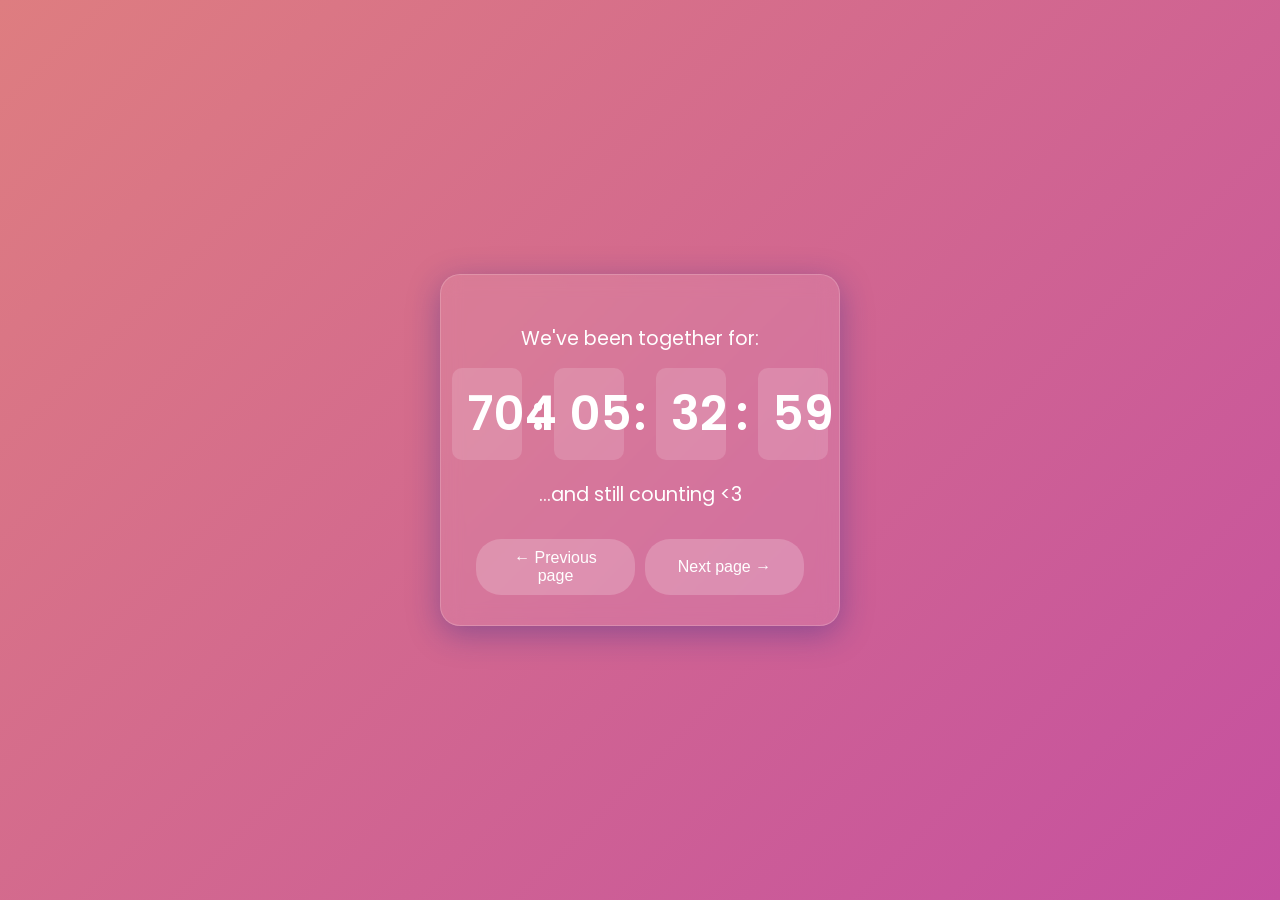
==== countdown.html @ 9e1fc9d6 "Add files via upload" ====
<!DOCTYPE html>
<html lang="en">
<head>
    <meta charset="UTF-8">
    <meta name="viewport" content="width=device-width, initial-scale=1.0">
    <title>Our Time Together</title>
    <link rel="stylesheet" href="style.css">
    <link href="https://fonts.googleapis.com/css2?family=Poppins:wght@400;600&display=swap" rel="stylesheet">
</head>
<body>
    <div class="container countdown-container">
        <p class="countdown-pretext">We've been together for:</p>
        <div class="countdown-timer">
            <span id="days">00</span> :
            <span id="hours">00</span> :
            <span id="minutes">00</span> :
            <span id="seconds">00</span>
        </div>
        <p class="countdown-posttext">...and still counting &lt;3</p>

        <div class="nav-buttons">
            <button class="nav-button" onclick="navigateTo('index.html')">
                &larr; Previous page
            </button>
            <button class="nav-button" onclick="navigateTo('recap.html')">
                Next page &rarr;
            </button>
        </div>
    </div>

    <script src="script.js"></script>
</body>
</html>
---- style.css ----
/* style.css */

/* ========================================================================= */
/* --- Global Styles (Sabhi pages par lagu hone wale styles) --- */
/* ========================================================================= */
body {
    font-family: 'Poppins', sans-serif;
    background: linear-gradient(135deg, #de7d80 0%, #c550a0 100%); /* Example gradient */
    color: #fff;
    margin: 0;
    display: flex;
    justify-content: center;
    align-items: center;
    min-height: 100vh;
    text-align: center;
    overflow-x: hidden; /* Prevent horizontal scroll */
}

.container {
    background-color: rgba(255, 255, 255, 0.1);
    padding: 30px;
    border-radius: 20px;
    box-shadow: 0 8px 32px 0 rgba(31, 38, 135, 0.37);
    backdrop-filter: blur(10px);
    -webkit-backdrop-filter: blur(10px);
    border: 1px solid rgba(255, 255, 255, 0.18);
    max-width: 90%;
    width: 400px; /* Default width */
    position: relative; /* For absolute positioning of some elements */
    margin: 20px; /* Add some margin for smaller screens */
    box-sizing: border-box; /* Include padding and border in element's total width and height */
}

.hidden {
    display: none !important;
}

/* Navigation Buttons (Common for many pages) */
.nav-buttons {
    margin-top: 30px;
    display: flex;
    justify-content: space-around;
    width: 100%;
}

.nav-button {
    background-color: rgba(255, 255, 255, 0.2);
    color: #fff;
    border: none;
    padding: 10px 20px;
    border-radius: 25px;
    cursor: pointer;
    font-size: 1em;
    transition: background-color 0.3s ease, transform 0.1s ease;
    flex: 1; /* Distribute space evenly */
    margin: 0 5px; /* Small margin between buttons */
}

.nav-button:hover {
    background-color: rgba(255, 255, 255, 0.3);
    transform: translateY(-2px);
}

.nav-button:active {
    transform: translateY(0);
}


/* ========================================================================= */
/* --- index.html (Passcode Page) Styles --- */
/* ========================================================================= */
.passcode-container {
    /* Specific styles for the passcode page container if needed */
}

.passcode-heading {
    font-size: 2.2em;
    margin-bottom: 25px;
    color: #fff;
    text-shadow: 2px 2px 4px rgba(0,0,0,0.2);
}

.passcode-dots {
    display: flex;
    justify-content: center;
    gap: 10px; /* Space between dots */
    margin-bottom: 20px;
}

.dot {
    width: 20px;
    height: 20px;
    border: 2px solid rgba(255, 255, 255, 0.5);
    border-radius: 50%;
    transition: background-color 0.3s ease;
}

.dot.filled {
    background-color: #fff;
}

.passcode-message {
    color: #a8ff78; /* Green for success */
    font-size: 1.2em;
    margin-top: 15px;
    opacity: 0; /* Hidden by default */
    transform: translateY(10px);
    transition: opacity 0.5s ease, transform 0.5s ease;
}

.passcode-message.visible {
    opacity: 1;
    transform: translateY(0);
}

.numpad {
    display: grid;
    grid-template-columns: repeat(3, 1fr);
    gap: 15px; /* Adjust gap */
    width: 100%;
    max-width: 300px; /* Adjust max-width as needed */
    margin: 0 auto;
}

.num-button {
    background-color: rgba(255, 255, 255, 0.2);
    border: none;
    color: #fff;
    font-size: 1.8em; /* Larger numbers */
    padding: 20px 0; /* More padding */
    border-radius: 50%; /* Make them round */
    cursor: pointer;
    transition: background-color 0.2s ease, transform 0.1s ease;
    aspect-ratio: 1 / 1; /* Make buttons perfectly round */
    display: flex;
    justify-content: center;
    align-items: center;
}

.num-button:hover {
    background-color: rgba(255, 255, 255, 0.3);
}

.num-button:active {
    transform: scale(0.95);
}

.num-button.cancel-button {
    background-color: rgba(255, 99, 71, 0.4); /* Tomato color */
    font-size: 1.2em;
    grid-column: span 2; /* Spans two columns */
    border-radius: 25px; /* Rounded rectangle */
}

.num-button.cancel-button:hover {
    background-color: rgba(255, 99, 71, 0.6);
}

.empty-cell {
    /* Style for empty cells in the grid, if any */
    visibility: hidden; /* Keep space but hide content */
}

/* ========================================================================= */
/* --- countdown.html (Countdown Page) Styles --- */
/* ========================================================================= */
.countdown-container {
    /* Specific styles for the countdown page container if needed */
}

.countdown-pretext, .countdown-posttext {
    font-size: 1.2em;
    margin-bottom: 15px;
}

.countdown-timer {
    font-size: 3em; /* Larger numbers */
    font-weight: 600;
    margin-bottom: 20px;
    display: flex;
    justify-content: center;
    align-items: baseline; /* Align colons and numbers properly */
    gap: 10px; /* Space between numbers/colons */
}

.countdown-timer span {
    background-color: rgba(255, 255, 255, 0.15);
    padding: 10px 15px;
    border-radius: 10px;
    min-width: 70px; /* Ensure consistent width for numbers */
    display: inline-block;
    box-sizing: border-box;
}

/* ========================================================================= */
/* --- recap.html (Recap Page) Styles --- */
/* ========================================================================= */
.recap-container {
    /* Specific styles for the recap page container */
}

.recap-heading {
    font-size: 2em;
    margin-bottom: 40px;
    color: #fff;
    text-shadow: 2px 2px 4px rgba(0,0,0,0.2);
}

.content-selection-buttons {
    display: flex;
    flex-wrap: wrap; /* Allow wrapping on smaller screens */
    justify-content: center;
    gap: 20px; /* Space between buttons */
    margin-bottom: 30px;
}

.icon-button {
    background-color: rgba(255, 255, 255, 0.2);
    border-radius: 15px; /* Slightly rounded corners */
    padding: 20px;
    display: flex;
    flex-direction: column;
    align-items: center;
    justify-content: center;
    cursor: pointer;
    transition: background-color 0.3s ease, transform 0.2s ease;
    min-width: 120px; /* Minimum width for buttons */
    box-shadow: 0 4px 15px rgba(0,0,0,0.2);
}

.icon-button:hover {
    background-color: rgba(255, 255, 255, 0.3);
    transform: translateY(-5px);
}

.icon-button i {
    font-size: 3em; /* Large icon size */
    margin-bottom: 10px;
    color: #fff;
}

.icon-button p {
    font-size: 1em;
    margin: 0;
    color: #fff;
    font-weight: 600;
}

/* Content display sections (for photos, music list) */
.content-display-section {
    width: 100%;
    /* No background here, container provides it */
    padding: 0; /* Padding handled by internal elements */
    box-sizing: border-box;
    animation: fadeIn 0.5s ease-out; /* Fade in animation */
    /* By default, these are hidden by the .hidden class */
}

.content-title {
    font-size: 1.8em;
    margin-bottom: 20px;
    color: #fff;
}

/* Image Card Styles */
.image-card {
    background-color: rgba(255, 255, 255, 0.1);
    border-radius: 15px;
    overflow: hidden; /* Ensures image corners are rounded */
    box-shadow: 0 4px 15px rgba(0,0,0,0.2);
    margin-bottom: 20px;
}

.content-image {
    width: 100%;
    height: auto;
    display: block;
    border-top-left-radius: 15px;
    border-top-right-radius: 15px;
}

.image-info {
    padding: 20px;
    text-align: left;
    color: #fff;
}

.image-info h3 {
    margin-top: 0;
    font-size: 1.5em;
    margin-bottom: 10px;
}

.image-info p {
    font-size: 1em;
    margin: 0;
}

/* Music List Styles */
.music-list {
    display: flex;
    flex-direction: column;
    gap: 15px; /* Space between song items */
}

.music-item {
    background-color: rgba(255, 255, 255, 0.15);
    border-radius: 10px;
    padding: 15px;
    display: flex;
    align-items: center;
    gap: 15px;
    box-shadow: 0 2px 10px rgba(0,0,0,0.1);
    transition: background-color 0.2s ease;
}

.music-item:hover {
    background-color: rgba(255, 255, 255, 0.25);
}

.album-cover {
    width: 60px;
    height: 60px;
    border-radius: 8px;
    object-fit: cover;
}

.song-details {
    text-align: left;
    flex-grow: 1;
}

.song-title {
    margin: 0;
    font-size: 1.1em;
    font-weight: 600;
}

.song-artist {
    margin: 5px 0 0;
    font-size: 0.9em;
    color: rgba(255, 255, 255, 0.7);
}

.back-to-recap-button {
    margin-top: 30px;
}

/* ========================================================================= */
/* --- message.html (Message Page) Styles --- */
/* ========================================================================= */
.message-container {
    /* Specific styles for the message page container */
}

.message-box {
    background-color: rgba(255, 255, 255, 0.9); /* Lighter background for message */
    color: #333; /* Darker text for readability */
    padding: 40px 30px; /* More padding */
    border-radius: 20px;
    box-shadow: 0 10px 40px rgba(0,0,0,0.3);
    text-align: center;
    font-size: 1.8em; /* Larger font size */
    font-weight: 600;
    line-height: 1.5;
    position: relative; /* For the close button */
    animation: fadeInScale 0.6s ease-out; /* Animation */
    max-width: 350px; /* Control max width */
    margin-bottom: 20px; /* Space for nav buttons */
}

.close-message-btn {
    position: absolute;
    top: 15px;
    right: 20px;
    font-size: 2em;
    cursor: pointer;
    color: #888;
    transition: color 0.2s ease;
}

.close-message-btn:hover {
    color: #555;
}

.heart-emoji {
    font-size: 1.2em; /* Slightly larger heart */
    vertical-align: middle;
}

/* ========================================================================= */
/* --- thankyou.html (Thank You Page) Styles --- */
/* ========================================================================= */
.thankyou-container {
    /* Specific styles for the thank you page container */
}

.thankyou-illustration {
    width: 200px; /* Size of the illustration */
    height: auto;
    margin-bottom: 30px;
    animation: bounceIn 0.8s ease-out; /* Animation */
}

.thankyou-message-1 {
    font-size: 1.8em;
    font-weight: 600;
    margin-bottom: 10px;
}

.thankyou-message-2 {
    font-size: 1.2em;
    opacity: 0.9;
}

/* ========================================================================= */
/* --- Google Search_mock.html (Google Search Mock Page) Styles --- */
/* ========================================================================= */
body.google-mock-body { /* For a different background specifically for this page */
    background-color: #0a0a0a; /* Dark background */
    display: block; /* Override flex from main body for this page */
    min-height: 100vh;
    padding: 0;
    margin: 0;
}

.google-logo {
    width: 150px; /* Adjust size as needed */
    margin-top: 100px; /* Space from top */
    margin-bottom: 30px;
}

.search-container {
    width: 100%;
    max-width: 600px;
    margin: 0 auto; /* Center the container */
    padding: 0 20px; /* Add some horizontal padding */
    box-sizing: border-box;
    display: flex;
    flex-direction: column;
    align-items: center;
}

.search-bar {
    display: flex;
    align-items: center;
    border: 1px solid #5f6368; /* Google's border color */
    border-radius: 24px;
    padding: 10px 15px;
    background-color: #202124; /* Google's dark search bar color */
    width: 100%; /* Take full width of its container */
    box-shadow: 0 2px 5px rgba(0,0,0,0.2);
}

.search-input {
    flex-grow: 1;
    border: none;
    background: transparent;
    padding: 5px 10px;
    font-size: 16px;
    color: #e8eaed; /* Light gray text */
    outline: none; /* Remove outline on focus */
}

.search-input::placeholder {
    color: #9aa0a6; /* Placeholder color */
}

.search-icon {
    color: #9aa0a6; /* Icon color */
    margin: 0 5px;
    font-size: 1.1em;
}

.search-button {
    display: none; /* Hide the search button as it's not needed for this mock */
}


.trending-searches {
    margin-top: 30px;
    width: 100%;
    max-width: 600px;
    padding: 0 20px;
    box-sizing: border-box;
}

.trending-searches h2 {
    font-size: 1.2em;
    color: #bdc1c6; /* Lighter heading color */
    text-align: left;
    margin-bottom: 15px;
}

.trending-list {
    list-style: none;
    padding: 0;
}

.trending-item {
    padding: 12px 0;
    border-bottom: 1px solid #3c4043; /* Darker separator */
    text-align: left;
    display: flex;
    align-items: center;
}

.trending-item:last-child {
    border-bottom: none; /* No border for the last item */
}

.trending-item a {
    color: #8ab4f8; /* Blue link color */
    text-decoration: none;
    display: block;
    font-size: 1em;
    padding-left: 10px; /* Space for the magnifying glass icon */
}

.trending-item a:hover {
    text-decoration: underline;
}

/* Optional: Add magnifying glass icon to trending searches */
.trending-item::before {
    font-family: "Font Awesome 6 Free"; /* Ensure Font Awesome is loaded */
    font-weight: 900; /* For solid icons */
    content: "\f002"; /* Unicode for fa-magnifying-glass */
    color: #9aa0a6;
    margin-right: 10px;
}


/* ========================================================================= */
/* --- Animations --- */
/* ========================================================================= */
@keyframes fadeIn {
    from { opacity: 0; }
    to { opacity: 1; }
}

@keyframes fadeInScale {
    from { opacity: 0; transform: scale(0.9); }
    to { opacity: 1; transform: scale(1); }
}

@keyframes bounceIn {
    0% { transform: scale(0.1); opacity: 0; }
    60% { transform: scale(1.05); opacity: 1; }
    80% { transform: scale(0.95); }
    100% { transform: scale(1); }
}

/* ========================================================================= */
/* --- Responsive Design (Optional, for different screen sizes) --- */
/* ========================================================================= */
@media (max-width: 768px) {
    .container {
        padding: 20px;
        width: 95%; /* Adjust width for smaller screens */
    }

    .passcode-heading, .recap-heading {
        font-size: 1.8em;
    }

    .countdown-timer {
        font-size: 2.5em;
    }

    .countdown-timer span {
        min-width: 55px;
        padding: 8px 12px;
    }

    .icon-button {
        min-width: 100px;
        padding: 15px;
    }

    .icon-button i {
        font-size: 2.5em;
    }

    .message-box {
        font-size: 1.5em;
        padding: 30px 20px;
    }

    .thankyou-illustration {
        width: 150px;
    }

    .thankyou-message-1 {
        font-size: 1.5em;
    }

    .thankyou-message-2 {
        font-size: 1em;
    }

    .google-logo {
        margin-top: 50px;
    }

    .search-bar {
        padding: 8px 12px;
    }

    .search-input {
        font-size: 14px;
    }
}

@media (max-width: 480px) {
    .numpad {
        gap: 10px;
        max-width: 280px;
    }

    .num-button {
        font-size: 1.5em;
        padding: 15px 0;
    }

    .countdown-timer {
        font-size: 2em;
    }

    .countdown-timer span {
        min-width: 45px;
        padding: 6px 10px;
    }

    .icon-button {
        padding: 10px;
    }

    .icon-button i {
        font-size: 2em;
    }

    .message-box {
        font-size: 1.3em;
        padding: 25px 15px;
    }
}
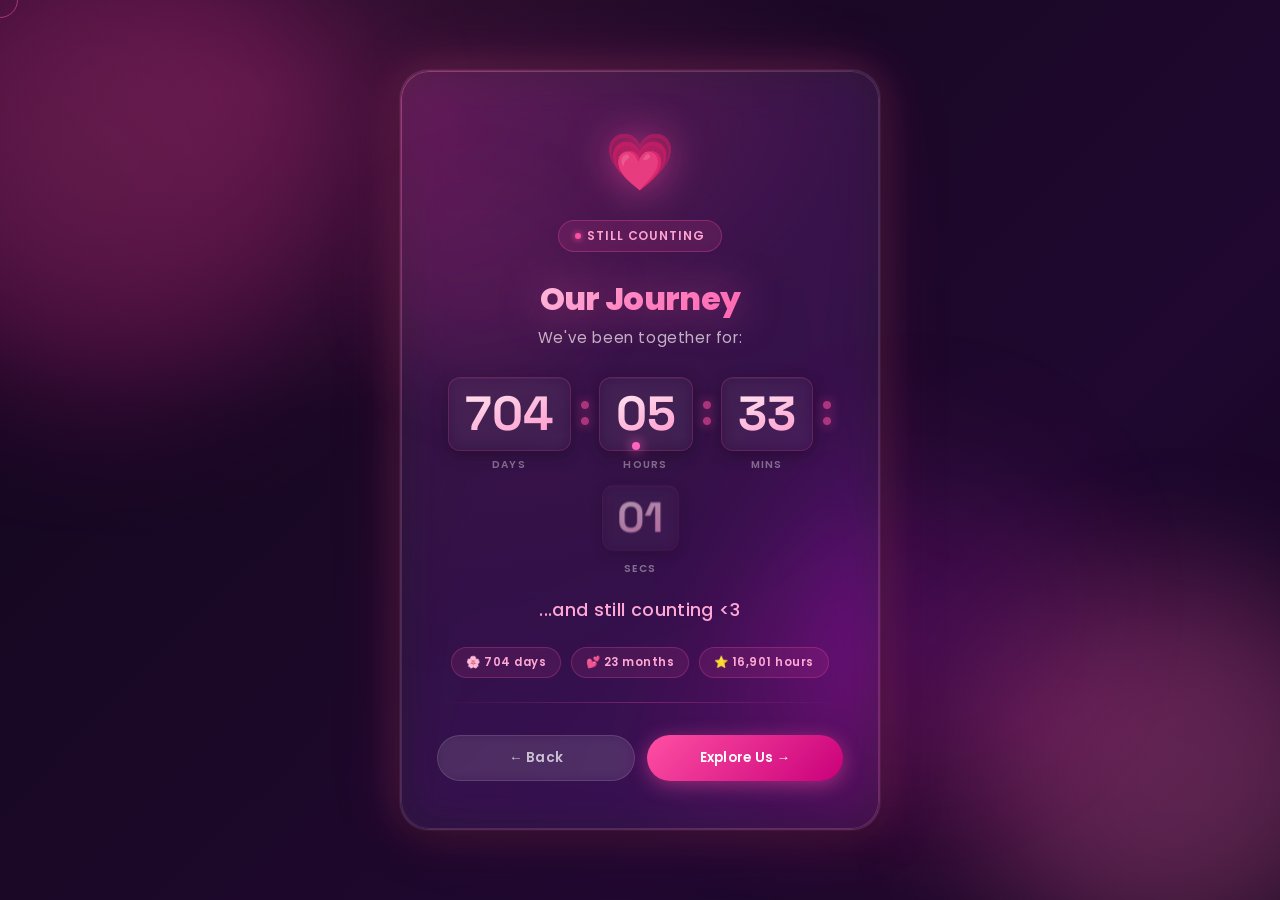
==== commit 108239e3: "Modern glassmorphism redesign" ====
--- a/countdown.html
+++ b/countdown.html
@@ -1,33 +1,173 @@
-<!DOCTYPE html>
-<html lang="en">
-<head>
-    <meta charset="UTF-8">
-    <meta name="viewport" content="width=device-width, initial-scale=1.0">
-    <title>Our Time Together</title>
-    <link rel="stylesheet" href="style.css">
-    <link href="https://fonts.googleapis.com/css2?family=Poppins:wght@400;600&display=swap" rel="stylesheet">
-</head>
-<body>
-    <div class="container countdown-container">
-        <p class="countdown-pretext">We've been together for:</p>
-        <div class="countdown-timer">
-            <span id="days">00</span> :
-            <span id="hours">00</span> :
-            <span id="minutes">00</span> :
-            <span id="seconds">00</span>
-        </div>
-        <p class="countdown-posttext">...and still counting &lt;3</p>
-
-        <div class="nav-buttons">
-            <button class="nav-button" onclick="navigateTo('index.html')">
-                &larr; Previous page
-            </button>
-            <button class="nav-button" onclick="navigateTo('recap.html')">
-                Next page &rarr;
-            </button>
-        </div>
-    </div>
-
-    <script src="script.js"></script>
-</body>
+<!DOCTYPE html>
+<html lang="en">
+<head>
+  <meta charset="UTF-8">
+  <meta name="viewport" content="width=device-width, initial-scale=1.0">
+  <title>Our Time Together 💗</title>
+  <meta name="description" content="Counting every beautiful moment we've shared together.">
+  <link rel="stylesheet" href="style.css">
+  <link rel="preconnect" href="https://fonts.googleapis.com">
+  <link href="https://fonts.googleapis.com/css2?family=Poppins:wght@300;400;500;600;700;800&family=Space+Grotesk:wght@400;500;600;700&display=swap" rel="stylesheet">
+  <style>
+    /* Extra countdown-specific enhancements */
+    .countdown-container { text-align: center; }
+
+    .love-icon {
+      font-size: 3.5rem;
+      margin-bottom: 4px;
+      display: block;
+      animation: heartbeat 1.6s ease-in-out infinite;
+      filter: drop-shadow(0 0 20px rgba(255,79,163,0.7));
+    }
+    @keyframes heartbeat {
+      0%, 100% { transform: scale(1); }
+      14%  { transform: scale(1.18); }
+      28%  { transform: scale(1); }
+      42%  { transform: scale(1.12); }
+      56%  { transform: scale(1); }
+    }
+
+    .milestone-row {
+      display: flex;
+      justify-content: center;
+      gap: 10px;
+      margin: 24px 0 0;
+      flex-wrap: wrap;
+    }
+    .milestone-pill {
+      background: rgba(255,79,163,0.1);
+      border: 1px solid rgba(255,79,163,0.25);
+      border-radius: 100px;
+      padding: 6px 14px;
+      font-size: 0.72rem;
+      color: var(--pink-soft);
+      font-weight: 600;
+      letter-spacing: 0.04em;
+      transition: all 0.3s ease;
+    }
+    .milestone-pill:hover {
+      background: rgba(255,79,163,0.2);
+      border-color: rgba(255,79,163,0.5);
+      transform: translateY(-2px);
+      box-shadow: 0 4px 12px rgba(255,79,163,0.2);
+    }
+  </style>
+</head>
+<body>
+
+  <!-- Blobs -->
+  <div class="blob blob-1"></div>
+  <div class="blob blob-2"></div>
+  <div class="blob blob-3"></div>
+
+  <!-- Particles -->
+  <div class="particles-container" id="particles"></div>
+
+  <!-- Custom cursor -->
+  <div class="cursor-dot" id="cursorDot"></div>
+  <div class="cursor-ring" id="cursorRing"></div>
+
+  <main class="container countdown-container page-enter">
+
+    <span class="love-icon">💗</span>
+
+    <div class="badge" style="margin-top:12px;">
+      <span class="badge-dot"></span>
+      Still Counting
+    </div>
+
+    <h1 class="glow-title" style="margin-top:8px;">Our Journey</h1>
+    <p class="countdown-pretext">We've been together for:</p>
+
+    <div class="countdown-timer" id="countdownTimer">
+      <div class="timer-block">
+        <div class="timer-value" id="days">00</div>
+        <div class="timer-label">Days</div>
+      </div>
+      <div class="timer-sep">:</div>
+      <div class="timer-block">
+        <div class="timer-value" id="hours">00</div>
+        <div class="timer-label">Hours</div>
+      </div>
+      <div class="timer-sep">:</div>
+      <div class="timer-block">
+        <div class="timer-value" id="minutes">00</div>
+        <div class="timer-label">Mins</div>
+      </div>
+      <div class="timer-sep">:</div>
+      <div class="timer-block">
+        <div class="timer-value" id="seconds">00</div>
+        <div class="timer-label">Secs</div>
+      </div>
+    </div>
+
+    <p class="countdown-posttext">...and still counting &lt;3</p>
+
+    <!-- Milestones -->
+    <div class="milestone-row">
+      <span class="milestone-pill" id="pill-days">🌸 — days</span>
+      <span class="milestone-pill" id="pill-months">💕 — months</span>
+      <span class="milestone-pill" id="pill-hours">⭐ — hours</span>
+    </div>
+
+    <div class="divider"></div>
+
+    <div class="nav-buttons">
+      <button class="btn btn-ghost" onclick="navigateTo('index.html')" id="prevBtn">
+        ← Back
+      </button>
+      <button class="btn btn-primary" onclick="navigateTo('recap.html')" id="nextBtn">
+        Explore Us →
+      </button>
+    </div>
+
+  </main>
+
+  <script src="script.js"></script>
+  <script>
+    // ── Custom cursor ──────────────────────────────
+    const dot  = document.getElementById('cursorDot');
+    const ring = document.getElementById('cursorRing');
+    let mx = 0, my = 0, rx = 0, ry = 0;
+    document.addEventListener('mousemove', e => {
+      mx = e.clientX; my = e.clientY;
+      dot.style.left = mx + 'px'; dot.style.top = my + 'px';
+    });
+    (function animRing() {
+      rx += (mx - rx) * 0.12; ry += (my - ry) * 0.12;
+      ring.style.left = rx + 'px'; ring.style.top = ry + 'px';
+      requestAnimationFrame(animRing);
+    })();
+
+    // ── Particles ──────────────────────────────────
+    const pContainer = document.getElementById('particles');
+    const symbols = ['💗','✨','🌸','💕','⭐','🌙','💖'];
+    function spawnParticle() {
+      const p = document.createElement('div');
+      p.className = 'particle';
+      p.textContent = symbols[Math.floor(Math.random() * symbols.length)];
+      const size = 0.5 + Math.random() * 0.9;
+      p.style.cssText = `left:${Math.random()*100}vw;font-size:${size}rem;animation-duration:${9+Math.random()*14}s;animation-delay:${Math.random()*3}s;`;
+      pContainer.appendChild(p);
+      setTimeout(() => p.remove(), 28000);
+    }
+    for (let i = 0; i < 10; i++) setTimeout(spawnParticle, i * 600);
+    setInterval(spawnParticle, 3000);
+
+    // ── Milestone pills update ─────────────────────
+    function updatePills() {
+      const startDate = new Date('2025-01-01T00:00:00');
+      const now = new Date();
+      const diff = now - startDate;
+      if (diff < 0) return;
+      const totalDays  = Math.floor(diff / 86400000);
+      const totalHours = Math.floor(diff / 3600000);
+      const months     = Math.floor(totalDays / 30.44);
+      document.getElementById('pill-days').textContent   = `🌸 ${totalDays} days`;
+      document.getElementById('pill-months').textContent = `💕 ${months} months`;
+      document.getElementById('pill-hours').textContent  = `⭐ ${totalHours.toLocaleString()} hours`;
+    }
+    updatePills();
+  </script>
+</body>
 </html>
--- a/style.css
+++ b/style.css
@@ -1,647 +1,1437 @@
-/* style.css */
-
-/* ========================================================================= */
-/* --- Global Styles (Sabhi pages par lagu hone wale styles) --- */
-/* ========================================================================= */
-body {
-    font-family: 'Poppins', sans-serif;
-    background: linear-gradient(135deg, #de7d80 0%, #c550a0 100%); /* Example gradient */
-    color: #fff;
-    margin: 0;
-    display: flex;
-    justify-content: center;
-    align-items: center;
-    min-height: 100vh;
-    text-align: center;
-    overflow-x: hidden; /* Prevent horizontal scroll */
-}
-
-.container {
-    background-color: rgba(255, 255, 255, 0.1);
-    padding: 30px;
-    border-radius: 20px;
-    box-shadow: 0 8px 32px 0 rgba(31, 38, 135, 0.37);
-    backdrop-filter: blur(10px);
-    -webkit-backdrop-filter: blur(10px);
-    border: 1px solid rgba(255, 255, 255, 0.18);
-    max-width: 90%;
-    width: 400px; /* Default width */
-    position: relative; /* For absolute positioning of some elements */
-    margin: 20px; /* Add some margin for smaller screens */
-    box-sizing: border-box; /* Include padding and border in element's total width and height */
-}
-
-.hidden {
-    display: none !important;
-}
-
-/* Navigation Buttons (Common for many pages) */
-.nav-buttons {
-    margin-top: 30px;
-    display: flex;
-    justify-content: space-around;
-    width: 100%;
-}
-
-.nav-button {
-    background-color: rgba(255, 255, 255, 0.2);
-    color: #fff;
-    border: none;
-    padding: 10px 20px;
-    border-radius: 25px;
-    cursor: pointer;
-    font-size: 1em;
-    transition: background-color 0.3s ease, transform 0.1s ease;
-    flex: 1; /* Distribute space evenly */
-    margin: 0 5px; /* Small margin between buttons */
-}
-
-.nav-button:hover {
-    background-color: rgba(255, 255, 255, 0.3);
-    transform: translateY(-2px);
-}
-
-.nav-button:active {
-    transform: translateY(0);
-}
-
-
-/* ========================================================================= */
-/* --- index.html (Passcode Page) Styles --- */
-/* ========================================================================= */
-.passcode-container {
-    /* Specific styles for the passcode page container if needed */
-}
-
-.passcode-heading {
-    font-size: 2.2em;
-    margin-bottom: 25px;
-    color: #fff;
-    text-shadow: 2px 2px 4px rgba(0,0,0,0.2);
-}
-
-.passcode-dots {
-    display: flex;
-    justify-content: center;
-    gap: 10px; /* Space between dots */
-    margin-bottom: 20px;
-}
-
-.dot {
-    width: 20px;
-    height: 20px;
-    border: 2px solid rgba(255, 255, 255, 0.5);
-    border-radius: 50%;
-    transition: background-color 0.3s ease;
-}
-
-.dot.filled {
-    background-color: #fff;
-}
-
-.passcode-message {
-    color: #a8ff78; /* Green for success */
-    font-size: 1.2em;
-    margin-top: 15px;
-    opacity: 0; /* Hidden by default */
-    transform: translateY(10px);
-    transition: opacity 0.5s ease, transform 0.5s ease;
-}
-
-.passcode-message.visible {
-    opacity: 1;
-    transform: translateY(0);
-}
-
-.numpad {
-    display: grid;
-    grid-template-columns: repeat(3, 1fr);
-    gap: 15px; /* Adjust gap */
-    width: 100%;
-    max-width: 300px; /* Adjust max-width as needed */
-    margin: 0 auto;
-}
-
-.num-button {
-    background-color: rgba(255, 255, 255, 0.2);
-    border: none;
-    color: #fff;
-    font-size: 1.8em; /* Larger numbers */
-    padding: 20px 0; /* More padding */
-    border-radius: 50%; /* Make them round */
-    cursor: pointer;
-    transition: background-color 0.2s ease, transform 0.1s ease;
-    aspect-ratio: 1 / 1; /* Make buttons perfectly round */
-    display: flex;
-    justify-content: center;
-    align-items: center;
-}
-
-.num-button:hover {
-    background-color: rgba(255, 255, 255, 0.3);
-}
-
-.num-button:active {
-    transform: scale(0.95);
-}
-
-.num-button.cancel-button {
-    background-color: rgba(255, 99, 71, 0.4); /* Tomato color */
-    font-size: 1.2em;
-    grid-column: span 2; /* Spans two columns */
-    border-radius: 25px; /* Rounded rectangle */
-}
-
-.num-button.cancel-button:hover {
-    background-color: rgba(255, 99, 71, 0.6);
-}
-
-.empty-cell {
-    /* Style for empty cells in the grid, if any */
-    visibility: hidden; /* Keep space but hide content */
-}
-
-/* ========================================================================= */
-/* --- countdown.html (Countdown Page) Styles --- */
-/* ========================================================================= */
-.countdown-container {
-    /* Specific styles for the countdown page container if needed */
-}
-
-.countdown-pretext, .countdown-posttext {
-    font-size: 1.2em;
-    margin-bottom: 15px;
-}
-
-.countdown-timer {
-    font-size: 3em; /* Larger numbers */
-    font-weight: 600;
-    margin-bottom: 20px;
-    display: flex;
-    justify-content: center;
-    align-items: baseline; /* Align colons and numbers properly */
-    gap: 10px; /* Space between numbers/colons */
-}
-
-.countdown-timer span {
-    background-color: rgba(255, 255, 255, 0.15);
-    padding: 10px 15px;
-    border-radius: 10px;
-    min-width: 70px; /* Ensure consistent width for numbers */
-    display: inline-block;
-    box-sizing: border-box;
-}
-
-/* ========================================================================= */
-/* --- recap.html (Recap Page) Styles --- */
-/* ========================================================================= */
-.recap-container {
-    /* Specific styles for the recap page container */
-}
-
-.recap-heading {
-    font-size: 2em;
-    margin-bottom: 40px;
-    color: #fff;
-    text-shadow: 2px 2px 4px rgba(0,0,0,0.2);
-}
-
-.content-selection-buttons {
-    display: flex;
-    flex-wrap: wrap; /* Allow wrapping on smaller screens */
-    justify-content: center;
-    gap: 20px; /* Space between buttons */
-    margin-bottom: 30px;
-}
-
-.icon-button {
-    background-color: rgba(255, 255, 255, 0.2);
-    border-radius: 15px; /* Slightly rounded corners */
-    padding: 20px;
-    display: flex;
-    flex-direction: column;
-    align-items: center;
-    justify-content: center;
-    cursor: pointer;
-    transition: background-color 0.3s ease, transform 0.2s ease;
-    min-width: 120px; /* Minimum width for buttons */
-    box-shadow: 0 4px 15px rgba(0,0,0,0.2);
-}
-
-.icon-button:hover {
-    background-color: rgba(255, 255, 255, 0.3);
-    transform: translateY(-5px);
-}
-
-.icon-button i {
-    font-size: 3em; /* Large icon size */
-    margin-bottom: 10px;
-    color: #fff;
-}
-
-.icon-button p {
-    font-size: 1em;
-    margin: 0;
-    color: #fff;
-    font-weight: 600;
-}
-
-/* Content display sections (for photos, music list) */
-.content-display-section {
-    width: 100%;
-    /* No background here, container provides it */
-    padding: 0; /* Padding handled by internal elements */
-    box-sizing: border-box;
-    animation: fadeIn 0.5s ease-out; /* Fade in animation */
-    /* By default, these are hidden by the .hidden class */
-}
-
-.content-title {
-    font-size: 1.8em;
-    margin-bottom: 20px;
-    color: #fff;
-}
-
-/* Image Card Styles */
-.image-card {
-    background-color: rgba(255, 255, 255, 0.1);
-    border-radius: 15px;
-    overflow: hidden; /* Ensures image corners are rounded */
-    box-shadow: 0 4px 15px rgba(0,0,0,0.2);
-    margin-bottom: 20px;
-}
-
-.content-image {
-    width: 100%;
-    height: auto;
-    display: block;
-    border-top-left-radius: 15px;
-    border-top-right-radius: 15px;
-}
-
-.image-info {
-    padding: 20px;
-    text-align: left;
-    color: #fff;
-}
-
-.image-info h3 {
-    margin-top: 0;
-    font-size: 1.5em;
-    margin-bottom: 10px;
-}
-
-.image-info p {
-    font-size: 1em;
-    margin: 0;
-}
-
-/* Music List Styles */
-.music-list {
-    display: flex;
-    flex-direction: column;
-    gap: 15px; /* Space between song items */
-}
-
-.music-item {
-    background-color: rgba(255, 255, 255, 0.15);
-    border-radius: 10px;
-    padding: 15px;
-    display: flex;
-    align-items: center;
-    gap: 15px;
-    box-shadow: 0 2px 10px rgba(0,0,0,0.1);
-    transition: background-color 0.2s ease;
-}
-
-.music-item:hover {
-    background-color: rgba(255, 255, 255, 0.25);
-}
-
-.album-cover {
-    width: 60px;
-    height: 60px;
-    border-radius: 8px;
-    object-fit: cover;
-}
-
-.song-details {
-    text-align: left;
-    flex-grow: 1;
-}
-
-.song-title {
-    margin: 0;
-    font-size: 1.1em;
-    font-weight: 600;
-}
-
-.song-artist {
-    margin: 5px 0 0;
-    font-size: 0.9em;
-    color: rgba(255, 255, 255, 0.7);
-}
-
-.back-to-recap-button {
-    margin-top: 30px;
-}
-
-/* ========================================================================= */
-/* --- message.html (Message Page) Styles --- */
-/* ========================================================================= */
-.message-container {
-    /* Specific styles for the message page container */
-}
-
-.message-box {
-    background-color: rgba(255, 255, 255, 0.9); /* Lighter background for message */
-    color: #333; /* Darker text for readability */
-    padding: 40px 30px; /* More padding */
-    border-radius: 20px;
-    box-shadow: 0 10px 40px rgba(0,0,0,0.3);
-    text-align: center;
-    font-size: 1.8em; /* Larger font size */
-    font-weight: 600;
-    line-height: 1.5;
-    position: relative; /* For the close button */
-    animation: fadeInScale 0.6s ease-out; /* Animation */
-    max-width: 350px; /* Control max width */
-    margin-bottom: 20px; /* Space for nav buttons */
-}
-
-.close-message-btn {
-    position: absolute;
-    top: 15px;
-    right: 20px;
-    font-size: 2em;
-    cursor: pointer;
-    color: #888;
-    transition: color 0.2s ease;
-}
-
-.close-message-btn:hover {
-    color: #555;
-}
-
-.heart-emoji {
-    font-size: 1.2em; /* Slightly larger heart */
-    vertical-align: middle;
-}
-
-/* ========================================================================= */
-/* --- thankyou.html (Thank You Page) Styles --- */
-/* ========================================================================= */
-.thankyou-container {
-    /* Specific styles for the thank you page container */
-}
-
-.thankyou-illustration {
-    width: 200px; /* Size of the illustration */
-    height: auto;
-    margin-bottom: 30px;
-    animation: bounceIn 0.8s ease-out; /* Animation */
-}
-
-.thankyou-message-1 {
-    font-size: 1.8em;
-    font-weight: 600;
-    margin-bottom: 10px;
-}
-
-.thankyou-message-2 {
-    font-size: 1.2em;
-    opacity: 0.9;
-}
-
-/* ========================================================================= */
-/* --- Google Search_mock.html (Google Search Mock Page) Styles --- */
-/* ========================================================================= */
-body.google-mock-body { /* For a different background specifically for this page */
-    background-color: #0a0a0a; /* Dark background */
-    display: block; /* Override flex from main body for this page */
-    min-height: 100vh;
-    padding: 0;
-    margin: 0;
-}
-
-.google-logo {
-    width: 150px; /* Adjust size as needed */
-    margin-top: 100px; /* Space from top */
-    margin-bottom: 30px;
-}
-
-.search-container {
-    width: 100%;
-    max-width: 600px;
-    margin: 0 auto; /* Center the container */
-    padding: 0 20px; /* Add some horizontal padding */
-    box-sizing: border-box;
-    display: flex;
-    flex-direction: column;
-    align-items: center;
-}
-
-.search-bar {
-    display: flex;
-    align-items: center;
-    border: 1px solid #5f6368; /* Google's border color */
-    border-radius: 24px;
-    padding: 10px 15px;
-    background-color: #202124; /* Google's dark search bar color */
-    width: 100%; /* Take full width of its container */
-    box-shadow: 0 2px 5px rgba(0,0,0,0.2);
-}
-
-.search-input {
-    flex-grow: 1;
-    border: none;
-    background: transparent;
-    padding: 5px 10px;
-    font-size: 16px;
-    color: #e8eaed; /* Light gray text */
-    outline: none; /* Remove outline on focus */
-}
-
-.search-input::placeholder {
-    color: #9aa0a6; /* Placeholder color */
-}
-
-.search-icon {
-    color: #9aa0a6; /* Icon color */
-    margin: 0 5px;
-    font-size: 1.1em;
-}
-
-.search-button {
-    display: none; /* Hide the search button as it's not needed for this mock */
-}
-
-
-.trending-searches {
-    margin-top: 30px;
-    width: 100%;
-    max-width: 600px;
-    padding: 0 20px;
-    box-sizing: border-box;
-}
-
-.trending-searches h2 {
-    font-size: 1.2em;
-    color: #bdc1c6; /* Lighter heading color */
-    text-align: left;
-    margin-bottom: 15px;
-}
-
-.trending-list {
-    list-style: none;
-    padding: 0;
-}
-
-.trending-item {
-    padding: 12px 0;
-    border-bottom: 1px solid #3c4043; /* Darker separator */
-    text-align: left;
-    display: flex;
-    align-items: center;
-}
-
-.trending-item:last-child {
-    border-bottom: none; /* No border for the last item */
-}
-
-.trending-item a {
-    color: #8ab4f8; /* Blue link color */
-    text-decoration: none;
-    display: block;
-    font-size: 1em;
-    padding-left: 10px; /* Space for the magnifying glass icon */
-}
-
-.trending-item a:hover {
-    text-decoration: underline;
-}
-
-/* Optional: Add magnifying glass icon to trending searches */
-.trending-item::before {
-    font-family: "Font Awesome 6 Free"; /* Ensure Font Awesome is loaded */
-    font-weight: 900; /* For solid icons */
-    content: "\f002"; /* Unicode for fa-magnifying-glass */
-    color: #9aa0a6;
-    margin-right: 10px;
-}
-
-
-/* ========================================================================= */
-/* --- Animations --- */
-/* ========================================================================= */
-@keyframes fadeIn {
-    from { opacity: 0; }
-    to { opacity: 1; }
-}
-
-@keyframes fadeInScale {
-    from { opacity: 0; transform: scale(0.9); }
-    to { opacity: 1; transform: scale(1); }
-}
-
-@keyframes bounceIn {
-    0% { transform: scale(0.1); opacity: 0; }
-    60% { transform: scale(1.05); opacity: 1; }
-    80% { transform: scale(0.95); }
-    100% { transform: scale(1); }
-}
-
-/* ========================================================================= */
-/* --- Responsive Design (Optional, for different screen sizes) --- */
-/* ========================================================================= */
-@media (max-width: 768px) {
-    .container {
-        padding: 20px;
-        width: 95%; /* Adjust width for smaller screens */
-    }
-
-    .passcode-heading, .recap-heading {
-        font-size: 1.8em;
-    }
-
-    .countdown-timer {
-        font-size: 2.5em;
-    }
-
-    .countdown-timer span {
-        min-width: 55px;
-        padding: 8px 12px;
-    }
-
-    .icon-button {
-        min-width: 100px;
-        padding: 15px;
-    }
-
-    .icon-button i {
-        font-size: 2.5em;
-    }
-
-    .message-box {
-        font-size: 1.5em;
-        padding: 30px 20px;
-    }
-
-    .thankyou-illustration {
-        width: 150px;
-    }
-
-    .thankyou-message-1 {
-        font-size: 1.5em;
-    }
-
-    .thankyou-message-2 {
-        font-size: 1em;
-    }
-
-    .google-logo {
-        margin-top: 50px;
-    }
-
-    .search-bar {
-        padding: 8px 12px;
-    }
-
-    .search-input {
-        font-size: 14px;
-    }
-}
-
-@media (max-width: 480px) {
-    .numpad {
-        gap: 10px;
-        max-width: 280px;
-    }
-
-    .num-button {
-        font-size: 1.5em;
-        padding: 15px 0;
-    }
-
-    .countdown-timer {
-        font-size: 2em;
-    }
-
-    .countdown-timer span {
-        min-width: 45px;
-        padding: 6px 10px;
-    }
-
-    .icon-button {
-        padding: 10px;
-    }
-
-    .icon-button i {
-        font-size: 2em;
-    }
-
-    .message-box {
-        font-size: 1.3em;
-        padding: 25px 15px;
-    }
+/* =========================================================================
+   PREMIUM GLASSMORPHISM ROMANTIC UI — style.css
+   Pink Neon Love Theme | Dark Pink Gradient | Futuristic & Elegant
+   ========================================================================= */
+
+@import url('https://fonts.googleapis.com/css2?family=Poppins:ital,wght@0,300;0,400;0,500;0,600;0,700;0,800;1,400&family=Space+Grotesk:wght@300;400;500;600;700&display=swap');
+
+/* ─── CSS VARIABLES ─────────────────────────────────────────── */
+:root {
+  --pink-primary: #ff4fa3;
+  --pink-secondary: #ff85c2;
+  --pink-soft: #ffa8d5;
+  --pink-glow: rgba(255, 79, 163, 0.6);
+  --pink-glow-soft: rgba(255, 79, 163, 0.25);
+  --bg-dark: #0f051d;
+  --bg-mid: #1a0826;
+  --bg-accent: #2a0a3d;
+  --glass-bg: rgba(255, 255, 255, 0.06);
+  --glass-border: rgba(255, 255, 255, 0.12);
+  --glass-border-pink: rgba(255, 79, 163, 0.35);
+  --text-primary: #ffffff;
+  --text-secondary: rgba(255, 255, 255, 0.7);
+  --text-muted: rgba(255, 255, 255, 0.4);
+  --shadow-pink: 0 0 40px rgba(255, 79, 163, 0.3), 0 0 80px rgba(255, 79, 163, 0.1);
+  --shadow-glass: 0 8px 32px rgba(0, 0, 0, 0.4), 0 0 0 1px rgba(255, 255, 255, 0.06);
+  --radius-sm: 12px;
+  --radius-md: 20px;
+  --radius-lg: 28px;
+  --radius-xl: 40px;
+  --transition: all 0.35s cubic-bezier(0.4, 0, 0.2, 1);
+  --transition-fast: all 0.2s cubic-bezier(0.4, 0, 0.2, 1);
+}
+
+/* ─── RESET ─────────────────────────────────────────────────── */
+*,
+*::before,
+*::after {
+  box-sizing: border-box;
+  margin: 0;
+  padding: 0;
+}
+
+html {
+  scroll-behavior: smooth;
+  -webkit-font-smoothing: antialiased;
+}
+
+/* ─── BODY & BACKGROUND ─────────────────────────────────────── */
+body {
+  font-family: 'Poppins', 'Space Grotesk', sans-serif;
+  background: var(--bg-dark);
+  color: var(--text-primary);
+  min-height: 100vh;
+  overflow-x: hidden;
+  position: relative;
+  display: flex;
+  flex-direction: column;
+  align-items: center;
+  justify-content: center;
+}
+
+/* Animated gradient background */
+body::before {
+  content: '';
+  position: fixed;
+  inset: 0;
+  background:
+    radial-gradient(ellipse 80% 60% at 20% 10%, rgba(255, 79, 163, 0.18) 0%, transparent 60%),
+    radial-gradient(ellipse 60% 50% at 80% 80%, rgba(180, 30, 120, 0.22) 0%, transparent 55%),
+    radial-gradient(ellipse 50% 40% at 50% 50%, rgba(26, 8, 38, 0.95) 0%, transparent 70%),
+    linear-gradient(135deg, #0f051d 0%, #1a0826 40%, #200830 70%, #0f051d 100%);
+  z-index: -2;
+  animation: bgPulse 8s ease-in-out infinite alternate;
+}
+
+@keyframes bgPulse {
+  0% {
+    filter: brightness(1) hue-rotate(0deg);
+  }
+
+  50% {
+    filter: brightness(1.08) hue-rotate(5deg);
+  }
+
+  100% {
+    filter: brightness(1) hue-rotate(0deg);
+  }
+}
+
+/* Animated blobs */
+.blob {
+  position: fixed;
+  border-radius: 50%;
+  filter: blur(70px);
+  opacity: 0.25;
+  z-index: -1;
+  pointer-events: none;
+  animation: blobFloat 12s ease-in-out infinite;
+}
+
+.blob-1 {
+  width: 500px;
+  height: 500px;
+  background: radial-gradient(circle, #ff4fa3, #c9007a);
+  top: -100px;
+  left: -150px;
+  animation-duration: 14s;
+}
+
+.blob-2 {
+  width: 400px;
+  height: 400px;
+  background: radial-gradient(circle, #ff85c2, #ff4fa3);
+  bottom: -80px;
+  right: -100px;
+  animation-duration: 10s;
+  animation-delay: -4s;
+}
+
+.blob-3 {
+  width: 300px;
+  height: 300px;
+  background: radial-gradient(circle, #7b00e0, #ff4fa3);
+  top: 50%;
+  left: 60%;
+  animation-duration: 16s;
+  animation-delay: -8s;
+  opacity: 0.15;
+}
+
+@keyframes blobFloat {
+
+  0%,
+  100% {
+    transform: translate(0, 0) scale(1);
+  }
+
+  33% {
+    transform: translate(30px, -40px) scale(1.05);
+  }
+
+  66% {
+    transform: translate(-20px, 20px) scale(0.96);
+  }
+}
+
+/* Floating hearts / particles */
+.particles-container {
+  position: fixed;
+  inset: 0;
+  z-index: -1;
+  pointer-events: none;
+  overflow: hidden;
+}
+
+.particle {
+  position: absolute;
+  font-size: 1rem;
+  animation: particleFloat linear infinite;
+  opacity: 0;
+  user-select: none;
+}
+
+@keyframes particleFloat {
+  0% {
+    transform: translateY(110vh) rotate(0deg);
+    opacity: 0;
+  }
+
+  10% {
+    opacity: 0.6;
+  }
+
+  90% {
+    opacity: 0.4;
+  }
+
+  100% {
+    transform: translateY(-10vh) rotate(360deg);
+    opacity: 0;
+  }
+}
+
+/* ─── CUSTOM CURSOR ──────────────────────────────────────────── */
+.cursor-dot,
+.cursor-ring {
+  position: fixed;
+  border-radius: 50%;
+  pointer-events: none;
+  z-index: 9999;
+  transition: transform 0.15s ease, opacity 0.3s ease;
+  mix-blend-mode: screen;
+}
+
+.cursor-dot {
+  width: 8px;
+  height: 8px;
+  background: var(--pink-primary);
+  box-shadow: 0 0 12px var(--pink-primary), 0 0 24px var(--pink-glow);
+  transform: translate(-50%, -50%);
+}
+
+.cursor-ring {
+  width: 36px;
+  height: 36px;
+  border: 1.5px solid rgba(255, 79, 163, 0.5);
+  transform: translate(-50%, -50%);
+  transition: transform 0.25s ease, width 0.25s ease, height 0.25s ease;
+}
+
+body.cursor-hover .cursor-ring {
+  width: 50px;
+  height: 50px;
+  border-color: var(--pink-primary);
+  background: rgba(255, 79, 163, 0.08);
+}
+
+/* ─── GLASS CONTAINER ────────────────────────────────────────── */
+.container {
+  width: 90%;
+  max-width: 480px;
+  background: var(--glass-bg);
+  backdrop-filter: blur(24px) saturate(180%);
+  -webkit-backdrop-filter: blur(24px) saturate(180%);
+  border: 1px solid var(--glass-border);
+  border-radius: var(--radius-lg);
+  padding: 48px 36px;
+  box-shadow: var(--shadow-glass), var(--shadow-pink);
+  position: relative;
+  overflow: hidden;
+  animation: fadeUp 0.7s cubic-bezier(0.22, 1, 0.36, 1) both;
+}
+
+/* Animated gradient border on container */
+.container::before {
+  content: '';
+  position: absolute;
+  inset: 0;
+  border-radius: inherit;
+  padding: 1px;
+  background: linear-gradient(135deg, rgba(255, 79, 163, 0.5), rgba(255, 133, 194, 0.15), rgba(255, 79, 163, 0.3));
+  -webkit-mask: linear-gradient(#fff 0 0) content-box, linear-gradient(#fff 0 0);
+  mask: linear-gradient(#fff 0 0) content-box, linear-gradient(#fff 0 0);
+  -webkit-mask-composite: xor;
+  mask-composite: exclude;
+  pointer-events: none;
+}
+
+/* Inner glow */
+.container::after {
+  content: '';
+  position: absolute;
+  top: -50%;
+  left: -50%;
+  width: 200%;
+  height: 200%;
+  background: radial-gradient(circle at 30% 20%, rgba(255, 79, 163, 0.08) 0%, transparent 50%);
+  pointer-events: none;
+}
+
+@keyframes fadeUp {
+  from {
+    opacity: 0;
+    transform: translateY(30px) scale(0.97);
+  }
+
+  to {
+    opacity: 1;
+    transform: translateY(0) scale(1);
+  }
+}
+
+/* ─── PAGE TRANSITION ────────────────────────────────────────── */
+.page-enter {
+  animation: pageEnter 0.5s cubic-bezier(0.22, 1, 0.36, 1) both;
+}
+
+@keyframes pageEnter {
+  from {
+    opacity: 0;
+    transform: scale(0.96) translateY(20px);
+  }
+
+  to {
+    opacity: 1;
+    transform: scale(1) translateY(0);
+  }
+}
+
+/* ─── TYPOGRAPHY ─────────────────────────────────────────────── */
+h1,
+h2,
+h3 {
+  font-family: 'Poppins', sans-serif;
+  font-weight: 700;
+  line-height: 1.2;
+}
+
+.glow-title {
+  font-size: 2rem;
+  font-weight: 800;
+  background: linear-gradient(135deg, #fff 0%, var(--pink-secondary) 50%, var(--pink-primary) 100%);
+  -webkit-background-clip: text;
+  -webkit-text-fill-color: transparent;
+  background-clip: text;
+  text-shadow: none;
+  filter: drop-shadow(0 0 20px rgba(255, 79, 163, 0.5));
+  margin-bottom: 8px;
+  letter-spacing: -0.02em;
+}
+
+.subtitle {
+  font-size: 0.9rem;
+  color: var(--text-secondary);
+  font-weight: 400;
+  letter-spacing: 0.03em;
+  margin-bottom: 32px;
+}
+
+/* ─── UTILITY ────────────────────────────────────────────────── */
+.hidden {
+  display: none !important;
+}
+
+/* ─── FLOATING BADGE ─────────────────────────────────────────── */
+.badge {
+  display: inline-flex;
+  align-items: center;
+  gap: 6px;
+  background: rgba(255, 79, 163, 0.12);
+  border: 1px solid rgba(255, 79, 163, 0.3);
+  border-radius: 100px;
+  padding: 6px 16px;
+  font-size: 0.75rem;
+  color: var(--pink-soft);
+  margin-bottom: 20px;
+  letter-spacing: 0.08em;
+  text-transform: uppercase;
+  font-weight: 600;
+  animation: badgePulse 3s ease-in-out infinite;
+}
+
+.badge-dot {
+  width: 6px;
+  height: 6px;
+  background: var(--pink-primary);
+  border-radius: 50%;
+  box-shadow: 0 0 6px var(--pink-primary);
+  animation: dotBlink 1.5s ease-in-out infinite;
+}
+
+@keyframes badgePulse {
+
+  0%,
+  100% {
+    box-shadow: 0 0 0px rgba(255, 79, 163, 0.2);
+  }
+
+  50% {
+    box-shadow: 0 0 20px rgba(255, 79, 163, 0.3);
+  }
+}
+
+@keyframes dotBlink {
+
+  0%,
+  100% {
+    opacity: 1;
+  }
+
+  50% {
+    opacity: 0.3;
+  }
+}
+
+/* ─── BUTTONS ────────────────────────────────────────────────── */
+.btn {
+  display: inline-flex;
+  align-items: center;
+  justify-content: center;
+  gap: 8px;
+  padding: 14px 28px;
+  border-radius: 100px;
+  font-size: 0.9rem;
+  font-weight: 600;
+  font-family: 'Poppins', sans-serif;
+  cursor: pointer;
+  border: none;
+  outline: none;
+  position: relative;
+  overflow: hidden;
+  transition: var(--transition);
+  text-decoration: none;
+  letter-spacing: 0.02em;
+}
+
+/* Primary pink button */
+.btn-primary {
+  background: linear-gradient(135deg, var(--pink-primary) 0%, #c9007a 100%);
+  color: #fff;
+  box-shadow: 0 4px 20px rgba(255, 79, 163, 0.45), 0 0 0 0 rgba(255, 79, 163, 0.3);
+}
+
+.btn-primary:hover {
+  transform: translateY(-2px) scale(1.02);
+  box-shadow: 0 8px 32px rgba(255, 79, 163, 0.6), 0 0 40px rgba(255, 79, 163, 0.25);
+}
+
+.btn-primary:active {
+  transform: translateY(0) scale(0.98);
+}
+
+/* Shine sweep */
+.btn-primary::after {
+  content: '';
+  position: absolute;
+  top: -50%;
+  left: -75%;
+  width: 50%;
+  height: 200%;
+  background: linear-gradient(to right, transparent, rgba(255, 255, 255, 0.25), transparent);
+  transform: skewX(-15deg);
+  transition: left 0.5s ease;
+}
+
+.btn-primary:hover::after {
+  left: 125%;
+}
+
+/* Ghost glass button */
+.btn-ghost {
+  background: rgba(255, 255, 255, 0.07);
+  color: var(--text-secondary);
+  border: 1px solid var(--glass-border);
+  backdrop-filter: blur(8px);
+}
+
+.btn-ghost:hover {
+  background: rgba(255, 79, 163, 0.1);
+  border-color: rgba(255, 79, 163, 0.4);
+  color: var(--pink-soft);
+  transform: translateY(-2px);
+  box-shadow: 0 4px 20px rgba(255, 79, 163, 0.15);
+}
+
+.btn-ghost:active {
+  transform: translateY(0);
+}
+
+/* Cancel / danger button */
+.btn-cancel {
+  background: rgba(255, 80, 80, 0.12);
+  color: rgba(255, 130, 130, 0.9);
+  border: 1px solid rgba(255, 80, 80, 0.25);
+  font-size: 0.8rem;
+  padding: 10px 16px;
+}
+
+.btn-cancel:hover {
+  background: rgba(255, 80, 80, 0.22);
+  border-color: rgba(255, 80, 80, 0.5);
+  transform: translateY(-1px);
+}
+
+/* ─── NAV BUTTONS ────────────────────────────────────────────── */
+.nav-buttons {
+  display: flex;
+  gap: 12px;
+  margin-top: 32px;
+  justify-content: center;
+}
+
+.nav-buttons .btn {
+  flex: 1;
+  max-width: 200px;
+  padding: 12px 20px;
+  font-size: 0.85rem;
+}
+
+/* ─── DIVIDER ────────────────────────────────────────────────── */
+.divider {
+  height: 1px;
+  background: linear-gradient(to right, transparent, rgba(255, 79, 163, 0.3), transparent);
+  margin: 24px 0;
+}
+
+/* =========================================================================
+   INDEX.HTML — PASSCODE PAGE
+   ========================================================================= */
+
+.passcode-container {
+  text-align: center;
+}
+
+.passcode-dots {
+  display: flex;
+  justify-content: center;
+  gap: 16px;
+  margin: 28px 0 8px;
+}
+
+.dot {
+  width: 16px;
+  height: 16px;
+  border: 2px solid rgba(255, 79, 163, 0.4);
+  border-radius: 50%;
+  background: transparent;
+  transition: var(--transition);
+  position: relative;
+}
+
+.dot.filled {
+  background: var(--pink-primary);
+  border-color: var(--pink-primary);
+  box-shadow: 0 0 12px var(--pink-glow), 0 0 24px rgba(255, 79, 163, 0.3);
+  transform: scale(1.1);
+}
+
+.passcode-message {
+  font-size: 0.9rem;
+  min-height: 24px;
+  margin: 12px 0 24px;
+  color: var(--pink-soft);
+  opacity: 0;
+  transform: translateY(8px);
+  transition: var(--transition);
+  font-weight: 500;
+  letter-spacing: 0.02em;
+}
+
+.passcode-message.visible {
+  opacity: 1;
+  transform: translateY(0);
+}
+
+.passcode-message.error {
+  color: #ff6b8a;
+  animation: shake 0.4s cubic-bezier(0.36, 0.07, 0.19, 0.97);
+}
+
+@keyframes shake {
+
+  0%,
+  100% {
+    transform: translateX(0);
+  }
+
+  20% {
+    transform: translateX(-8px);
+  }
+
+  40% {
+    transform: translateX(8px);
+  }
+
+  60% {
+    transform: translateX(-5px);
+  }
+
+  80% {
+    transform: translateX(5px);
+  }
+}
+
+/* Numpad */
+.numpad {
+  display: grid;
+  grid-template-columns: repeat(3, 1fr);
+  gap: 12px;
+  max-width: 280px;
+  margin: 0 auto;
+}
+
+.num-button {
+  aspect-ratio: 1 / 1;
+  background: rgba(255, 255, 255, 0.05);
+  border: 1px solid rgba(255, 255, 255, 0.08);
+  color: #fff;
+  font-size: 1.5rem;
+  font-weight: 600;
+  font-family: 'Poppins', sans-serif;
+  border-radius: 50%;
+  cursor: pointer;
+  display: flex;
+  align-items: center;
+  justify-content: center;
+  transition: var(--transition);
+  position: relative;
+  overflow: hidden;
+  backdrop-filter: blur(8px);
+}
+
+.num-button::before {
+  content: '';
+  position: absolute;
+  inset: 0;
+  border-radius: 50%;
+  background: radial-gradient(circle, rgba(255, 79, 163, 0.15) 0%, transparent 70%);
+  opacity: 0;
+  transition: opacity 0.2s ease;
+}
+
+.num-button:hover {
+  background: rgba(255, 79, 163, 0.12);
+  border-color: rgba(255, 79, 163, 0.4);
+  box-shadow: 0 0 20px rgba(255, 79, 163, 0.2);
+  transform: scale(1.05);
+}
+
+.num-button:hover::before {
+  opacity: 1;
+}
+
+.num-button:active {
+  transform: scale(0.94);
+  background: rgba(255, 79, 163, 0.2);
+}
+
+.cancel-button {
+  border-radius: 50px !important;
+  font-size: 0.75rem !important;
+  font-weight: 600;
+  background: rgba(255, 80, 80, 0.08) !important;
+  border-color: rgba(255, 80, 80, 0.2) !important;
+  color: rgba(255, 130, 130, 0.85) !important;
+  letter-spacing: 0.04em;
+  text-transform: uppercase;
+}
+
+.cancel-button:hover {
+  background: rgba(255, 80, 80, 0.18) !important;
+  border-color: rgba(255, 80, 80, 0.4) !important;
+  box-shadow: 0 0 20px rgba(255, 80, 80, 0.15) !important;
+}
+
+.empty-cell {
+  visibility: hidden;
+}
+
+/* =========================================================================
+   COUNTDOWN.HTML — TIMER PAGE
+   ========================================================================= */
+
+.countdown-container {
+  text-align: center;
+}
+
+.countdown-pretext {
+  font-size: 0.95rem;
+  color: var(--text-secondary);
+  margin-bottom: 28px;
+  font-weight: 400;
+  letter-spacing: 0.04em;
+}
+
+.countdown-timer {
+  display: flex;
+  align-items: flex-end;
+  justify-content: center;
+  gap: 8px;
+  margin-bottom: 8px;
+  flex-wrap: wrap;
+}
+
+.timer-block {
+  display: flex;
+  flex-direction: column;
+  align-items: center;
+  gap: 6px;
+}
+
+.timer-value {
+  font-size: 3rem;
+  font-weight: 800;
+  font-family: 'Space Grotesk', monospace;
+  background: linear-gradient(160deg, #fff 0%, var(--pink-secondary) 100%);
+  -webkit-background-clip: text;
+  -webkit-text-fill-color: transparent;
+  background-clip: text;
+  background-color: rgba(255, 255, 255, 0.05);
+  border: 1px solid rgba(255, 79, 163, 0.2);
+  border-radius: var(--radius-sm);
+  padding: 12px 16px;
+  min-width: 80px;
+  text-align: center;
+  backdrop-filter: blur(8px);
+  box-shadow: 0 4px 16px rgba(0, 0, 0, 0.3), inset 0 1px 0 rgba(255, 255, 255, 0.05);
+  transition: box-shadow 0.3s ease;
+  line-height: 1;
+}
+
+.timer-value:hover {
+  box-shadow: 0 4px 24px rgba(255, 79, 163, 0.25), 0 0 40px rgba(255, 79, 163, 0.1);
+}
+
+.timer-label {
+  font-size: 0.65rem;
+  text-transform: uppercase;
+  letter-spacing: 0.12em;
+  color: var(--text-muted);
+  font-weight: 600;
+}
+
+.timer-sep {
+  font-size: 2.5rem;
+  font-weight: 700;
+  color: var(--pink-primary);
+  margin-bottom: 28px;
+  opacity: 0.6;
+  line-height: 1.2;
+  align-self: center;
+  filter: drop-shadow(0 0 6px var(--pink-primary));
+}
+
+.countdown-posttext {
+  font-size: 1.1rem;
+  color: var(--pink-soft);
+  margin-top: 20px;
+  font-weight: 500;
+  letter-spacing: 0.02em;
+  animation: pulse 2.5s ease-in-out infinite;
+}
+
+@keyframes pulse {
+
+  0%,
+  100% {
+    opacity: 1;
+    filter: drop-shadow(0 0 8px rgba(255, 133, 194, 0.3));
+  }
+
+  50% {
+    opacity: 0.7;
+    filter: drop-shadow(0 0 16px rgba(255, 133, 194, 0.6));
+  }
+}
+
+/* =========================================================================
+   RECAP.HTML — RECAP / GALLERY PAGE
+   ========================================================================= */
+
+.recap-container {
+  max-width: 540px;
+  text-align: center;
+}
+
+.recap-heading {
+  font-size: 1.7rem;
+  font-weight: 800;
+  background: linear-gradient(135deg, #fff 0%, var(--pink-secondary) 50%, var(--pink-primary) 100%);
+  -webkit-background-clip: text;
+  -webkit-text-fill-color: transparent;
+  background-clip: text;
+  filter: drop-shadow(0 0 16px rgba(255, 79, 163, 0.35));
+  margin-bottom: 32px;
+  letter-spacing: -0.01em;
+}
+
+/* Icon-button cards */
+.content-selection-buttons {
+  display: flex;
+  flex-wrap: wrap;
+  justify-content: center;
+  gap: 16px;
+  margin-bottom: 8px;
+}
+
+.icon-button {
+  background: rgba(255, 255, 255, 0.05);
+  border: 1px solid var(--glass-border);
+  border-radius: var(--radius-md);
+  padding: 28px 24px;
+  display: flex;
+  flex-direction: column;
+  align-items: center;
+  justify-content: center;
+  cursor: pointer;
+  transition: var(--transition);
+  min-width: 130px;
+  position: relative;
+  overflow: hidden;
+  backdrop-filter: blur(12px);
+}
+
+.icon-button::before {
+  content: '';
+  position: absolute;
+  inset: 0;
+  background: linear-gradient(135deg, rgba(255, 79, 163, 0.08), transparent);
+  opacity: 0;
+  transition: opacity 0.3s ease;
+}
+
+.icon-button:hover {
+  background: rgba(255, 79, 163, 0.1);
+  border-color: rgba(255, 79, 163, 0.45);
+  transform: translateY(-6px);
+  box-shadow: 0 16px 40px rgba(255, 79, 163, 0.2), 0 0 0 1px rgba(255, 79, 163, 0.15);
+}
+
+.icon-button:hover::before {
+  opacity: 1;
+}
+
+.icon-button:active {
+  transform: translateY(-2px) scale(0.98);
+}
+
+.icon-button i {
+  font-size: 2.2rem;
+  color: var(--pink-primary);
+  margin-bottom: 12px;
+  filter: drop-shadow(0 0 8px rgba(255, 79, 163, 0.5));
+  transition: var(--transition);
+}
+
+.icon-button:hover i {
+  filter: drop-shadow(0 0 16px rgba(255, 79, 163, 0.8));
+  transform: scale(1.1);
+}
+
+.icon-button p {
+  font-size: 0.82rem;
+  color: var(--text-secondary);
+  font-weight: 600;
+  letter-spacing: 0.04em;
+  text-transform: uppercase;
+  margin: 0;
+}
+
+/* Content sections */
+.content-display-section {
+  width: 100%;
+  animation: fadeUp 0.45s cubic-bezier(0.22, 1, 0.36, 1) both;
+}
+
+.content-title {
+  font-size: 1.4rem;
+  font-weight: 700;
+  color: var(--pink-soft);
+  margin-bottom: 20px;
+  filter: drop-shadow(0 0 8px rgba(255, 133, 194, 0.3));
+}
+
+/* Gallery */
+.gallery {
+  display: flex;
+  overflow-x: auto;
+  scroll-snap-type: x mandatory;
+  gap: 16px;
+  padding-bottom: 16px;
+  scrollbar-width: thin;
+  scrollbar-color: rgba(255, 79, 163, 0.4) transparent;
+}
+
+.gallery::-webkit-scrollbar {
+  height: 4px;
+}
+
+.gallery::-webkit-scrollbar-thumb {
+  background: rgba(255, 79, 163, 0.4);
+  border-radius: 100px;
+}
+
+.gallery::-webkit-scrollbar-track {
+  background: transparent;
+}
+
+.gallery-item {
+  flex: 0 0 82%;
+  scroll-snap-align: center;
+  background: rgba(255, 255, 255, 0.04);
+  border: 1px solid var(--glass-border);
+  border-radius: var(--radius-md);
+  overflow: hidden;
+  transition: var(--transition);
+  position: relative;
+}
+
+.gallery-item:hover {
+  border-color: rgba(255, 79, 163, 0.4);
+  box-shadow: 0 8px 32px rgba(255, 79, 163, 0.2);
+  transform: scale(1.01);
+}
+
+.gallery-item img {
+  width: 100%;
+  display: block;
+  object-fit: cover;
+  aspect-ratio: 4 / 3;
+}
+
+.image-info {
+  padding: 14px 16px;
+  background: linear-gradient(to bottom, transparent, rgba(0, 0, 0, 0.5));
+}
+
+.image-info h3 {
+  font-size: 0.9rem;
+  font-weight: 600;
+  color: var(--pink-soft);
+  margin-bottom: 4px;
+}
+
+.image-info p {
+  font-size: 0.78rem;
+  color: var(--text-muted);
+}
+
+/* Music List */
+.music-list {
+  display: flex;
+  flex-direction: column;
+  gap: 10px;
+}
+
+.music-item {
+  background: rgba(255, 255, 255, 0.04);
+  border: 1px solid var(--glass-border);
+  border-radius: var(--radius-sm);
+  padding: 14px 16px;
+  display: flex;
+  align-items: center;
+  gap: 14px;
+  cursor: pointer;
+  transition: var(--transition);
+  position: relative;
+  overflow: hidden;
+}
+
+.music-item::before {
+  content: '';
+  position: absolute;
+  left: 0;
+  top: 0;
+  bottom: 0;
+  width: 3px;
+  background: linear-gradient(to bottom, var(--pink-primary), var(--pink-secondary));
+  border-radius: 100px;
+  opacity: 0;
+  transition: opacity 0.3s ease;
+}
+
+.music-item:hover {
+  background: rgba(255, 79, 163, 0.07);
+  border-color: rgba(255, 79, 163, 0.3);
+  transform: translateX(4px);
+  box-shadow: 0 4px 20px rgba(255, 79, 163, 0.12);
+}
+
+.music-item:hover::before {
+  opacity: 1;
+}
+
+@keyframes bounce {
+  0% {
+    transform: scale(1);
+  }
+
+  40% {
+    transform: scale(1.04);
+  }
+
+  70% {
+    transform: scale(0.97);
+  }
+
+  100% {
+    transform: scale(1);
+  }
+}
+
+.bounce {
+  animation: bounce 0.35s ease;
+}
+
+.album-cover {
+  width: 52px;
+  height: 52px;
+  border-radius: 10px;
+  object-fit: cover;
+  background: rgba(255, 79, 163, 0.15);
+  flex-shrink: 0;
+  box-shadow: 0 2px 12px rgba(0, 0, 0, 0.3);
+}
+
+.album-cover-placeholder {
+  width: 52px;
+  height: 52px;
+  border-radius: 10px;
+  background: linear-gradient(135deg, rgba(255, 79, 163, 0.3), rgba(180, 30, 120, 0.4));
+  display: flex;
+  align-items: center;
+  justify-content: center;
+  font-size: 1.3rem;
+  flex-shrink: 0;
+}
+
+.song-details {
+  text-align: left;
+  flex-grow: 1;
+}
+
+.song-title {
+  font-size: 0.92rem;
+  font-weight: 600;
+  color: var(--text-primary);
+  margin: 0;
+}
+
+.song-artist {
+  font-size: 0.78rem;
+  color: var(--text-muted);
+  margin: 3px 0 0;
+}
+
+.music-play-icon {
+  color: rgba(255, 79, 163, 0.5);
+  font-size: 0.8rem;
+  transition: var(--transition);
+}
+
+.music-item:hover .music-play-icon {
+  color: var(--pink-primary);
+  filter: drop-shadow(0 0 6px rgba(255, 79, 163, 0.5));
+}
+
+/* =========================================================================
+   MESSAGE.HTML
+   ========================================================================= */
+
+.message-container {
+  text-align: center;
+}
+
+.envelope-wrapper {
+  margin: 16px 0 28px;
+  position: relative;
+  display: inline-block;
+}
+
+.envelope-img {
+  width: 120px;
+  height: auto;
+  cursor: pointer;
+  filter: drop-shadow(0 0 20px rgba(255, 79, 163, 0.5));
+  transition: var(--transition);
+  animation: floatEnvelope 3s ease-in-out infinite;
+}
+
+.envelope-img:hover {
+  filter: drop-shadow(0 0 32px rgba(255, 79, 163, 0.8));
+  transform: scale(1.05) translateY(-4px);
+}
+
+@keyframes floatEnvelope {
+
+  0%,
+  100% {
+    transform: translateY(0);
+  }
+
+  50% {
+    transform: translateY(-10px);
+  }
+}
+
+.envelope-prompt {
+  font-size: 0.8rem;
+  color: var(--text-muted);
+  margin-top: 8px;
+  letter-spacing: 0.06em;
+  text-transform: uppercase;
+  font-weight: 500;
+}
+
+.message-box {
+  background: rgba(255, 255, 255, 0.06);
+  backdrop-filter: blur(20px);
+  border: 1px solid rgba(255, 79, 163, 0.25);
+  border-radius: var(--radius-lg);
+  padding: 36px 28px;
+  text-align: center;
+  animation: fadeUp 0.5s cubic-bezier(0.22, 1, 0.36, 1) both;
+  position: relative;
+  overflow: hidden;
+  margin-bottom: 4px;
+}
+
+.message-box::before {
+  content: '';
+  position: absolute;
+  inset: 0;
+  background: radial-gradient(ellipse at top, rgba(255, 79, 163, 0.08) 0%, transparent 60%);
+  pointer-events: none;
+}
+
+.message-box p {
+  font-size: 1.3rem;
+  font-weight: 600;
+  color: var(--text-primary);
+  line-height: 1.6;
+  position: relative;
+  z-index: 1;
+}
+
+.close-message-btn {
+  position: absolute;
+  top: 14px;
+  right: 18px;
+  font-size: 1.4rem;
+  cursor: pointer;
+  color: var(--text-muted);
+  transition: var(--transition-fast);
+  line-height: 1;
+  z-index: 2;
+}
+
+.close-message-btn:hover {
+  color: var(--pink-primary);
+}
+
+.heart-emoji {
+  display: inline-block;
+  animation: heartbeat 1.4s ease-in-out infinite;
+  filter: drop-shadow(0 0 6px rgba(255, 79, 163, 0.6));
+}
+
+@keyframes heartbeat {
+
+  0%,
+  100% {
+    transform: scale(1);
+  }
+
+  14% {
+    transform: scale(1.2);
+  }
+
+  28% {
+    transform: scale(1);
+  }
+
+  42% {
+    transform: scale(1.15);
+  }
+
+  56% {
+    transform: scale(1);
+  }
+}
+
+/* =========================================================================
+   THANKYOU.HTML
+   ========================================================================= */
+
+.thankyou-container {
+  text-align: center;
+}
+
+.thankyou-illustration {
+  width: 140px;
+  height: auto;
+  margin-bottom: 28px;
+  filter: drop-shadow(0 0 24px rgba(255, 79, 163, 0.5));
+  animation: floatIllustration 3.5s ease-in-out infinite;
+}
+
+@keyframes floatIllustration {
+
+  0%,
+  100% {
+    transform: translateY(0) rotate(-2deg);
+  }
+
+  50% {
+    transform: translateY(-12px) rotate(2deg);
+  }
+}
+
+.thankyou-message-1 {
+  font-size: 1.6rem;
+  font-weight: 800;
+  background: linear-gradient(135deg, #fff 0%, var(--pink-secondary) 60%, var(--pink-primary) 100%);
+  -webkit-background-clip: text;
+  -webkit-text-fill-color: transparent;
+  background-clip: text;
+  margin-bottom: 12px;
+  filter: drop-shadow(0 0 20px rgba(255, 79, 163, 0.4));
+  animation: fadeUp 0.6s ease both;
+}
+
+.thankyou-message-2 {
+  font-size: 1rem;
+  color: var(--text-secondary);
+  line-height: 1.6;
+  animation: fadeUp 0.8s ease both;
+  animation-delay: 0.15s;
+}
+
+.thankyou-hearts {
+  display: flex;
+  justify-content: center;
+  gap: 8px;
+  margin: 20px 0;
+  font-size: 1.4rem;
+}
+
+.thankyou-hearts span {
+  animation: heartPop 1s ease both;
+}
+
+.thankyou-hearts span:nth-child(1) {
+  animation-delay: 0.1s;
+}
+
+.thankyou-hearts span:nth-child(2) {
+  animation-delay: 0.25s;
+}
+
+.thankyou-hearts span:nth-child(3) {
+  animation-delay: 0.4s;
+}
+
+.thankyou-hearts span:nth-child(4) {
+  animation-delay: 0.55s;
+}
+
+.thankyou-hearts span:nth-child(5) {
+  animation-delay: 0.7s;
+}
+
+@keyframes heartPop {
+  0% {
+    transform: scale(0) rotate(-20deg);
+    opacity: 0;
+  }
+
+  60% {
+    transform: scale(1.3) rotate(5deg);
+    opacity: 1;
+  }
+
+  100% {
+    transform: scale(1) rotate(0deg);
+    opacity: 1;
+  }
+}
+
+/* =========================================================================
+   LOADING SCREEN
+   ========================================================================= */
+.loading-screen {
+  position: fixed;
+  inset: 0;
+  background: var(--bg-dark);
+  z-index: 10000;
+  display: flex;
+  flex-direction: column;
+  align-items: center;
+  justify-content: center;
+  gap: 20px;
+  animation: loadingExit 0.5s ease 0.8s both;
+}
+
+@keyframes loadingExit {
+  to {
+    opacity: 0;
+    pointer-events: none;
+    visibility: hidden;
+  }
+}
+
+.loading-logo {
+  font-size: 3rem;
+  animation: heartbeatLoad 0.8s ease-in-out infinite;
+  filter: drop-shadow(0 0 20px rgba(255, 79, 163, 0.8));
+}
+
+.loading-bar {
+  width: 120px;
+  height: 3px;
+  background: rgba(255, 255, 255, 0.1);
+  border-radius: 100px;
+  overflow: hidden;
+}
+
+.loading-bar-fill {
+  height: 100%;
+  background: linear-gradient(to right, var(--pink-primary), var(--pink-secondary));
+  border-radius: 100px;
+  animation: loadingFill 0.8s ease both;
+}
+
+@keyframes heartbeatLoad {
+
+  0%,
+  100% {
+    transform: scale(1);
+  }
+
+  50% {
+    transform: scale(1.15);
+  }
+}
+
+@keyframes loadingFill {
+  from {
+    width: 0;
+  }
+
+  to {
+    width: 100%;
+  }
+}
+
+/* =========================================================================
+   RESPONSIVE
+   ========================================================================= */
+@media (max-width: 768px) {
+  .container {
+    padding: 36px 24px;
+    width: 92%;
+  }
+
+  .glow-title {
+    font-size: 1.7rem;
+  }
+
+  .countdown-timer {
+    gap: 4px;
+  }
+
+  .timer-value {
+    font-size: 2.4rem;
+    min-width: 64px;
+    padding: 10px 12px;
+  }
+
+  .timer-sep {
+    font-size: 2rem;
+  }
+
+  .recap-heading {
+    font-size: 1.4rem;
+  }
+
+  .icon-button {
+    min-width: 110px;
+    padding: 22px 18px;
+  }
+
+  .message-box p {
+    font-size: 1.1rem;
+  }
+
+  .thankyou-message-1 {
+    font-size: 1.3rem;
+  }
+}
+
+@media (max-width: 480px) {
+  .container {
+    padding: 28px 18px;
+    border-radius: var(--radius-md);
+  }
+
+  .glow-title {
+    font-size: 1.5rem;
+  }
+
+  .numpad {
+    gap: 8px;
+    max-width: 250px;
+  }
+
+  .num-button {
+    font-size: 1.3rem;
+  }
+
+  .timer-value {
+    font-size: 1.9rem;
+    min-width: 52px;
+    padding: 8px 10px;
+  }
+
+  .timer-sep {
+    font-size: 1.6rem;
+  }
+
+  .icon-button {
+    min-width: 95px;
+    padding: 18px 14px;
+  }
+
+  .icon-button i {
+    font-size: 1.8rem;
+  }
+
+  .nav-buttons {
+    flex-direction: column;
+    align-items: center;
+  }
+
+  .nav-buttons .btn {
+    max-width: 100%;
+    width: 100%;
+  }
+
+  .message-box p {
+    font-size: 1rem;
+  }
+
+  .thankyou-message-1 {
+    font-size: 1.15rem;
+  }
+}
+
+/* ─── SCROLLBAR GLOBAL ───────────────────────────────────────── */
+::-webkit-scrollbar {
+  width: 4px;
+}
+
+::-webkit-scrollbar-track {
+  background: transparent;
+}
+
+::-webkit-scrollbar-thumb {
+  background: rgba(255, 79, 163, 0.3);
+  border-radius: 100px;
+}
+
+/* ─── SELECTION ──────────────────────────────────────────────── */
+::selection {
+  background: rgba(255, 79, 163, 0.3);
+  color: #fff;
 }
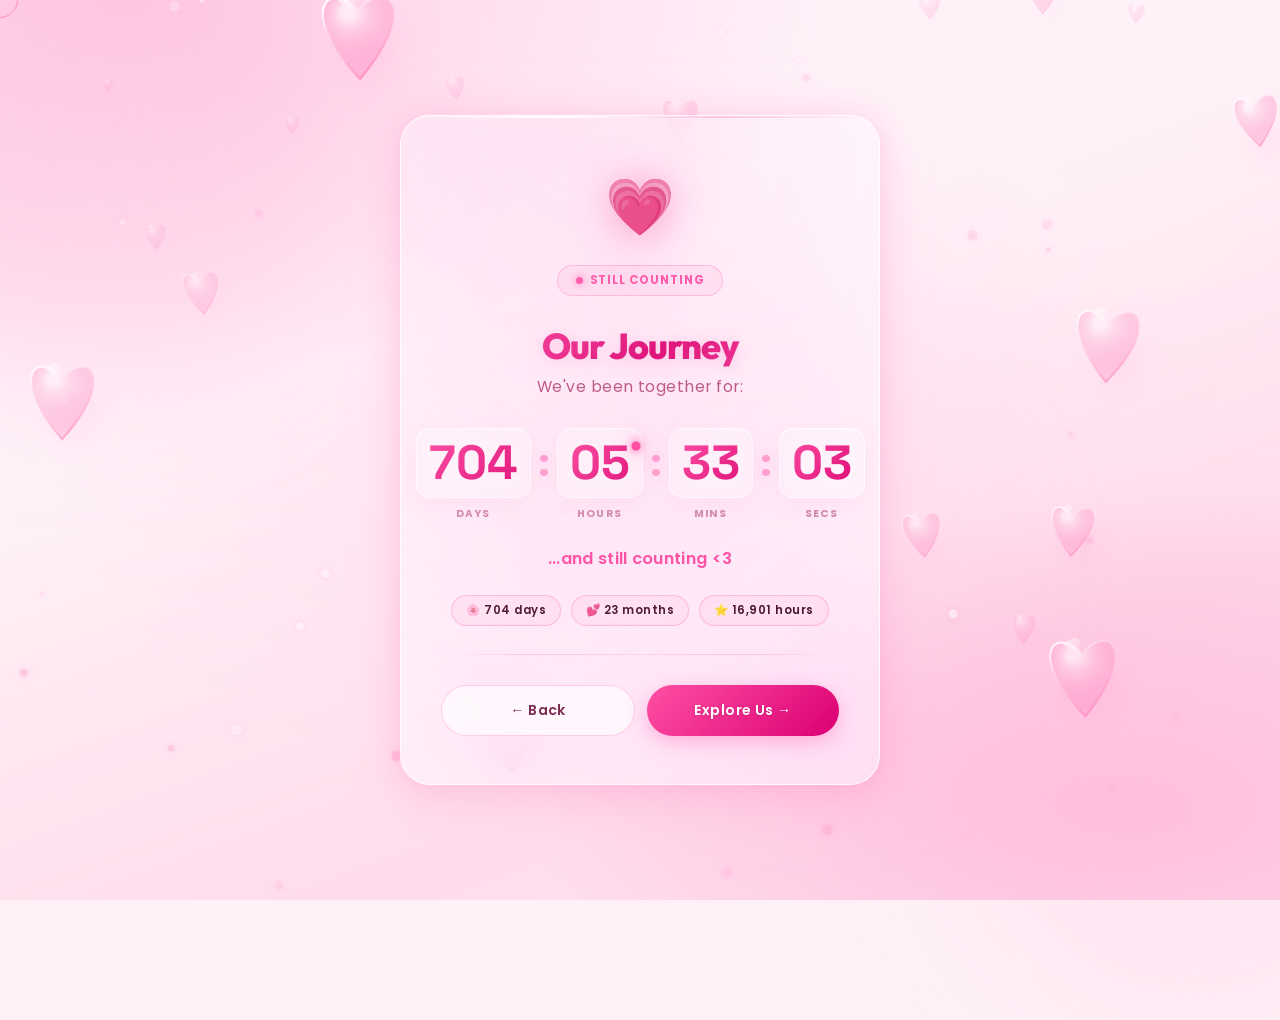
==== commit b26312c2: "Modern glassmorphism redesign" ====
--- a/countdown.html
+++ b/countdown.html
@@ -60,14 +60,15 @@
   <div class="blob blob-2"></div>
   <div class="blob blob-3"></div>
 
-  <!-- Particles -->
-  <div class="particles-container" id="particles"></div>
+  <!-- Interactive 3D Hearts Background Canvas -->
+  <canvas id="heartsCanvas"></canvas>
 
   <!-- Custom cursor -->
   <div class="cursor-dot" id="cursorDot"></div>
   <div class="cursor-ring" id="cursorRing"></div>
 
   <main class="container countdown-container page-enter">
+    <div class="glass-shine"></div>
 
     <span class="love-icon">💗</span>
 
@@ -139,21 +140,6 @@
       requestAnimationFrame(animRing);
     })();
 
-    // ── Particles ──────────────────────────────────
-    const pContainer = document.getElementById('particles');
-    const symbols = ['💗','✨','🌸','💕','⭐','🌙','💖'];
-    function spawnParticle() {
-      const p = document.createElement('div');
-      p.className = 'particle';
-      p.textContent = symbols[Math.floor(Math.random() * symbols.length)];
-      const size = 0.5 + Math.random() * 0.9;
-      p.style.cssText = `left:${Math.random()*100}vw;font-size:${size}rem;animation-duration:${9+Math.random()*14}s;animation-delay:${Math.random()*3}s;`;
-      pContainer.appendChild(p);
-      setTimeout(() => p.remove(), 28000);
-    }
-    for (let i = 0; i < 10; i++) setTimeout(spawnParticle, i * 600);
-    setInterval(spawnParticle, 3000);
-
     // ── Milestone pills update ─────────────────────
     function updatePills() {
       const startDate = new Date('2025-01-01T00:00:00');
--- a/style.css
+++ b/style.css
@@ -1,40 +1,53 @@
 /* =========================================================================
-   PREMIUM GLASSMORPHISM ROMANTIC UI — style.css
-   Pink Neon Love Theme | Dark Pink Gradient | Futuristic & Elegant
+   PREMIUM SOFT PINK GLASSMORPHISM — style.css
+   Light Pink Love Theme | Mobile-First | Cinematic & Luxurious
    ========================================================================= */
 
-@import url('https://fonts.googleapis.com/css2?family=Poppins:ital,wght@0,300;0,400;0,500;0,600;0,700;0,800;1,400&family=Space+Grotesk:wght@300;400;500;600;700&display=swap');
+@import url('https://fonts.googleapis.com/css2?family=Outfit:wght@300;400;500;600;700;800&family=Poppins:ital,wght@0,300;0,400;0,500;0,600;0,700;0,800;1,400&family=Space+Grotesk:wght@300;400;500;600;700&display=swap');
 
 /* ─── CSS VARIABLES ─────────────────────────────────────────── */
 :root {
-  --pink-primary: #ff4fa3;
-  --pink-secondary: #ff85c2;
-  --pink-soft: #ffa8d5;
-  --pink-glow: rgba(255, 79, 163, 0.6);
-  --pink-glow-soft: rgba(255, 79, 163, 0.25);
-  --bg-dark: #0f051d;
-  --bg-mid: #1a0826;
-  --bg-accent: #2a0a3d;
-  --glass-bg: rgba(255, 255, 255, 0.06);
-  --glass-border: rgba(255, 255, 255, 0.12);
-  --glass-border-pink: rgba(255, 79, 163, 0.35);
-  --text-primary: #ffffff;
-  --text-secondary: rgba(255, 255, 255, 0.7);
-  --text-muted: rgba(255, 255, 255, 0.4);
-  --shadow-pink: 0 0 40px rgba(255, 79, 163, 0.3), 0 0 80px rgba(255, 79, 163, 0.1);
-  --shadow-glass: 0 8px 32px rgba(0, 0, 0, 0.4), 0 0 0 1px rgba(255, 255, 255, 0.06);
-  --radius-sm: 12px;
-  --radius-md: 20px;
-  --radius-lg: 28px;
-  --radius-xl: 40px;
-  --transition: all 0.35s cubic-bezier(0.4, 0, 0.2, 1);
-  --transition-fast: all 0.2s cubic-bezier(0.4, 0, 0.2, 1);
-}
-
-/* ─── RESET ─────────────────────────────────────────────────── */
-*,
-*::before,
-*::after {
+  /* Soft Premium Pink Color Scheme */
+  --pink-hot:       #ff4fa3;
+  --pink-mid:       #ff85c2;
+  --pink-light:     #ffb6d9;
+  --pink-pale:      #ffd6ea;
+  --pink-blush:     #fff0f7;
+  --pink-white:     #fffafe;
+
+  /* Luxury Glassmorphism Variables */
+  --glass-bg:       rgba(255, 255, 255, 0.48);
+  --glass-bg-deep:  rgba(255, 255, 255, 0.28);
+  --glass-border:   rgba(255, 255, 255, 0.75);
+  --glass-border-h: rgba(255, 79, 163, 0.45);
+
+  /* Typography */
+  --text-dark:      #4a152e;
+  --text-mid:       #7d2d53;
+  --text-soft:      #b55180;
+  --text-muted:     #cf8ba8;
+
+  /* Shadows - Heavy Volumetric & Subtle Ambient */
+  --shadow-card:    0 16px 40px rgba(255, 105, 180, 0.12), 0 2px 10px rgba(255, 105, 180, 0.05);
+  --shadow-glow:    0 0 35px rgba(255, 79, 163, 0.12), 0 0 70px rgba(255, 182, 217, 0.08);
+  --shadow-btn:     0 6px 20px rgba(255, 79, 163, 0.35);
+
+  /* Radii */
+  --radius-sm:      14px;
+  --radius-md:      22px;
+  --radius-lg:      30px;
+  --radius-xl:      45px;
+  --radius-full:    100px;
+
+  /* Easing curves (Apple-like) */
+  --transition:      all 0.45s cubic-bezier(0.16, 1, 0.3, 1);
+  --transition-fast: all 0.2s cubic-bezier(0.16, 1, 0.3, 1);
+  --transition-slow: all 0.75s cubic-bezier(0.16, 1, 0.3, 1);
+  --transition-spring: all 0.5s cubic-bezier(0.34, 1.56, 0.64, 1);
+}
+
+/* ─── RESET & DEFAULTS ───────────────────────────────────────── */
+*, *::before, *::after {
   box-sizing: border-box;
   margin: 0;
   padding: 0;
@@ -43,13 +56,13 @@
 html {
   scroll-behavior: smooth;
   -webkit-font-smoothing: antialiased;
-}
-
-/* ─── BODY & BACKGROUND ─────────────────────────────────────── */
+  -moz-osx-font-smoothing: grayscale;
+}
+
 body {
-  font-family: 'Poppins', 'Space Grotesk', sans-serif;
-  background: var(--bg-dark);
-  color: var(--text-primary);
+  font-family: 'Poppins', 'Outfit', sans-serif;
+  background: var(--pink-blush);
+  color: var(--text-dark);
   min-height: 100vh;
   overflow-x: hidden;
   position: relative;
@@ -57,320 +70,298 @@
   flex-direction: column;
   align-items: center;
   justify-content: center;
-}
-
-/* Animated gradient background */
+  padding: 24px 18px;
+}
+
+/* Animated gradient mesh background */
 body::before {
   content: '';
   position: fixed;
   inset: 0;
   background:
-    radial-gradient(ellipse 80% 60% at 20% 10%, rgba(255, 79, 163, 0.18) 0%, transparent 60%),
-    radial-gradient(ellipse 60% 50% at 80% 80%, rgba(180, 30, 120, 0.22) 0%, transparent 55%),
-    radial-gradient(ellipse 50% 40% at 50% 50%, rgba(26, 8, 38, 0.95) 0%, transparent 70%),
-    linear-gradient(135deg, #0f051d 0%, #1a0826 40%, #200830 70%, #0f051d 100%);
+    radial-gradient(ellipse 90% 70% at 10% 0%,   rgba(255, 182, 217, 0.55) 0%, transparent 60%),
+    radial-gradient(ellipse 80% 60% at 90% 90%,   rgba(255, 133, 194, 0.45) 0%, transparent 60%),
+    radial-gradient(ellipse 65% 55% at 50% 50%,   rgba(255, 214, 234, 0.38)  0%, transparent 70%),
+    radial-gradient(ellipse 55% 45% at 80% 20%,   rgba(255, 240, 247, 0.55)  0%, transparent 55%),
+    linear-gradient(160deg, #ffeef8 0%, #fff2f8 35%, #ffdceb 75%, #ffe6f2 100%);
+  z-index: -4;
+  animation: bgBreath 12s ease-in-out infinite alternate;
+}
+
+@keyframes bgBreath {
+  0%   { filter: brightness(1) saturate(1); }
+  50%  { filter: brightness(1.02) saturate(1.04) hue-rotate(2deg); }
+  100% { filter: brightness(1) saturate(1); }
+}
+
+/* ─── 3D BACKGROUND CANVAS ───────────────────────────────────── */
+#heartsCanvas {
+  position: fixed;
+  inset: 0;
   z-index: -2;
-  animation: bgPulse 8s ease-in-out infinite alternate;
-}
-
-@keyframes bgPulse {
-  0% {
-    filter: brightness(1) hue-rotate(0deg);
-  }
-
-  50% {
-    filter: brightness(1.08) hue-rotate(5deg);
-  }
-
-  100% {
-    filter: brightness(1) hue-rotate(0deg);
-  }
-}
-
-/* Animated blobs */
+  pointer-events: none;
+  display: block;
+}
+
+/* ─── ANIMATED BLOBS ────────────────────────────────────────── */
 .blob {
   position: fixed;
   border-radius: 50%;
-  filter: blur(70px);
+  filter: blur(75px);
+  opacity: 0.38;
+  z-index: -3;
+  pointer-events: none;
+  animation: blobFloat 16s ease-in-out infinite;
+}
+
+.blob-1 {
+  width: 550px; height: 550px;
+  background: radial-gradient(circle, rgba(255, 182, 217, 0.85), rgba(255, 133, 194, 0.4));
+  top: -160px; left: -180px;
+  animation-duration: 18s;
+}
+
+.blob-2 {
+  width: 450px; height: 450px;
+  background: radial-gradient(circle, rgba(255, 214, 234, 0.85), rgba(255, 182, 217, 0.5));
+  bottom: -120px; right: -140px;
+  animation-duration: 14s;
+  animation-delay: -5s;
+}
+
+.blob-3 {
+  width: 350px; height: 350px;
+  background: radial-gradient(circle, rgba(255, 240, 247, 0.75), rgba(255, 133, 194, 0.3));
+  top: 45%; left: 50%;
+  animation-duration: 20s;
+  animation-delay: -8s;
   opacity: 0.25;
-  z-index: -1;
-  pointer-events: none;
-  animation: blobFloat 12s ease-in-out infinite;
-}
-
-.blob-1 {
-  width: 500px;
-  height: 500px;
-  background: radial-gradient(circle, #ff4fa3, #c9007a);
-  top: -100px;
-  left: -150px;
-  animation-duration: 14s;
-}
-
-.blob-2 {
-  width: 400px;
-  height: 400px;
-  background: radial-gradient(circle, #ff85c2, #ff4fa3);
-  bottom: -80px;
-  right: -100px;
-  animation-duration: 10s;
-  animation-delay: -4s;
-}
-
-.blob-3 {
-  width: 300px;
-  height: 300px;
-  background: radial-gradient(circle, #7b00e0, #ff4fa3);
-  top: 50%;
-  left: 60%;
-  animation-duration: 16s;
-  animation-delay: -8s;
-  opacity: 0.15;
 }
 
 @keyframes blobFloat {
-
-  0%,
-  100% {
-    transform: translate(0, 0) scale(1);
-  }
-
-  33% {
-    transform: translate(30px, -40px) scale(1.05);
-  }
-
-  66% {
-    transform: translate(-20px, 20px) scale(0.96);
-  }
-}
-
-/* Floating hearts / particles */
-.particles-container {
-  position: fixed;
-  inset: 0;
-  z-index: -1;
-  pointer-events: none;
-  overflow: hidden;
-}
-
-.particle {
-  position: absolute;
-  font-size: 1rem;
-  animation: particleFloat linear infinite;
-  opacity: 0;
-  user-select: none;
-}
-
-@keyframes particleFloat {
-  0% {
-    transform: translateY(110vh) rotate(0deg);
-    opacity: 0;
-  }
-
-  10% {
-    opacity: 0.6;
-  }
-
-  90% {
-    opacity: 0.4;
-  }
-
-  100% {
-    transform: translateY(-10vh) rotate(360deg);
-    opacity: 0;
-  }
-}
-
-/* ─── CUSTOM CURSOR ──────────────────────────────────────────── */
+  0%, 100% { transform: translate(0, 0) scale(1); }
+  33%       { transform: translate(35px, -45px) scale(1.08); }
+  66%       { transform: translate(-22px, 28px) scale(0.93); }
+}
+
+/* ─── CUSTOM CURSOR ─────────────────────────────────────────── */
 .cursor-dot,
 .cursor-ring {
   position: fixed;
   border-radius: 50%;
   pointer-events: none;
   z-index: 9999;
-  transition: transform 0.15s ease, opacity 0.3s ease;
-  mix-blend-mode: screen;
 }
 
 .cursor-dot {
-  width: 8px;
-  height: 8px;
-  background: var(--pink-primary);
-  box-shadow: 0 0 12px var(--pink-primary), 0 0 24px var(--pink-glow);
+  width: 9px; height: 9px;
+  background: var(--pink-hot);
+  box-shadow: 0 0 10px var(--pink-hot), 0 0 20px rgba(255, 79, 163, 0.5);
   transform: translate(-50%, -50%);
+  transition: transform 0.08s ease;
 }
 
 .cursor-ring {
-  width: 36px;
-  height: 36px;
+  width: 36px; height: 36px;
   border: 1.5px solid rgba(255, 79, 163, 0.5);
   transform: translate(-50%, -50%);
-  transition: transform 0.25s ease, width 0.25s ease, height 0.25s ease;
+  transition: width 0.3s cubic-bezier(0.16, 1, 0.3, 1), height 0.3s cubic-bezier(0.16, 1, 0.3, 1), border-color 0.3s ease, background 0.3s ease;
 }
 
 body.cursor-hover .cursor-ring {
-  width: 50px;
-  height: 50px;
-  border-color: var(--pink-primary);
-  background: rgba(255, 79, 163, 0.08);
-}
-
-/* ─── GLASS CONTAINER ────────────────────────────────────────── */
+  width: 50px; height: 50px;
+  border-color: var(--pink-hot);
+  background: rgba(255, 79, 163, 0.06);
+}
+
+@media (pointer: coarse) {
+  .cursor-dot, .cursor-ring { display: none; }
+}
+
+/* ─── LOADING SCREEN ────────────────────────────────────────── */
+.loading-screen {
+  position: fixed;
+  inset: 0;
+  background: linear-gradient(160deg, #ffeef8, #fff2f8, #ffdceb);
+  z-index: 10000;
+  display: flex;
+  flex-direction: column;
+  align-items: center;
+  justify-content: center;
+  gap: 24px;
+  animation: loadingExit 0.7s cubic-bezier(0.16, 1, 0.3, 1) 1.2s both;
+}
+
+@keyframes loadingExit {
+  to { opacity: 0; pointer-events: none; visibility: hidden; }
+}
+
+.loading-logo {
+  font-size: 3.8rem;
+  animation: loadHeartbeat 1.0s ease-in-out infinite;
+  filter: drop-shadow(0 4px 24px rgba(255, 79, 163, 0.65));
+}
+
+@keyframes loadHeartbeat {
+  0%, 100% { transform: scale(1); }
+  50%       { transform: scale(1.18); }
+}
+
+.loading-bar {
+  width: 150px; height: 5px;
+  background: rgba(255, 182, 217, 0.35);
+  border-radius: var(--radius-full);
+  overflow: hidden;
+}
+
+.loading-bar-fill {
+  height: 100%;
+  background: linear-gradient(to right, var(--pink-hot), var(--pink-mid));
+  border-radius: var(--radius-full);
+  animation: loadFill 1.1s cubic-bezier(0.16, 1, 0.3, 1) both;
+}
+
+@keyframes loadFill {
+  from { width: 0; }
+  to   { width: 100%; }
+}
+
+/* ─── MAIN GLASS CONTAINER ──────────────────────────────────── */
 .container {
-  width: 90%;
+  width: 100%;
   max-width: 480px;
   background: var(--glass-bg);
-  backdrop-filter: blur(24px) saturate(180%);
-  -webkit-backdrop-filter: blur(24px) saturate(180%);
-  border: 1px solid var(--glass-border);
+  backdrop-filter: blur(30px) saturate(190%);
+  -webkit-backdrop-filter: blur(30px) saturate(190%);
+  border: 1.5px solid var(--glass-border);
   border-radius: var(--radius-lg);
   padding: 48px 36px;
-  box-shadow: var(--shadow-glass), var(--shadow-pink);
+  box-shadow: var(--shadow-card), var(--shadow-glow);
   position: relative;
   overflow: hidden;
-  animation: fadeUp 0.7s cubic-bezier(0.22, 1, 0.36, 1) both;
-}
-
-/* Animated gradient border on container */
+  animation: fadeUpIn 0.85s cubic-bezier(0.16, 1, 0.3, 1) both;
+  transform-style: preserve-3d;
+  will-change: transform;
+}
+
+/* Glass shine bevel overlay */
 .container::before {
   content: '';
   position: absolute;
-  inset: 0;
-  border-radius: inherit;
-  padding: 1px;
-  background: linear-gradient(135deg, rgba(255, 79, 163, 0.5), rgba(255, 133, 194, 0.15), rgba(255, 79, 163, 0.3));
-  -webkit-mask: linear-gradient(#fff 0 0) content-box, linear-gradient(#fff 0 0);
-  mask: linear-gradient(#fff 0 0) content-box, linear-gradient(#fff 0 0);
-  -webkit-mask-composite: xor;
-  mask-composite: exclude;
+  top: 0; left: 0; right: 0;
+  height: 1.5px;
+  background: linear-gradient(90deg, transparent, rgba(255, 255, 255, 0.95), rgba(255, 182, 217, 0.7), transparent);
+  border-radius: var(--radius-lg) var(--radius-lg) 0 0;
   pointer-events: none;
-}
-
-/* Inner glow */
+  z-index: 2;
+}
+
+/* Soft inner warm core light */
 .container::after {
   content: '';
   position: absolute;
-  top: -50%;
-  left: -50%;
-  width: 200%;
-  height: 200%;
-  background: radial-gradient(circle at 30% 20%, rgba(255, 79, 163, 0.08) 0%, transparent 50%);
+  top: -50%; left: -30%;
+  width: 160%; height: 160%;
+  background: radial-gradient(ellipse at 40% 30%, rgba(255, 182, 217, 0.22) 0%, transparent 60%);
   pointer-events: none;
-}
-
-@keyframes fadeUp {
-  from {
-    opacity: 0;
-    transform: translateY(30px) scale(0.97);
-  }
-
-  to {
-    opacity: 1;
-    transform: translateY(0) scale(1);
-  }
-}
-
-/* ─── PAGE TRANSITION ────────────────────────────────────────── */
+  z-index: 1;
+}
+
+/* Card perspective dynamic shine */
+.glass-shine {
+  position: absolute;
+  inset: 0;
+  pointer-events: none;
+  z-index: 3;
+  background: transparent;
+  transition: background 0.15s ease;
+}
+
+@keyframes fadeUpIn {
+  from { opacity: 0; transform: translateY(30px) scale(0.96); }
+  to   { opacity: 1; transform: translateY(0) scale(1); }
+}
+
 .page-enter {
-  animation: pageEnter 0.5s cubic-bezier(0.22, 1, 0.36, 1) both;
-}
-
-@keyframes pageEnter {
-  from {
-    opacity: 0;
-    transform: scale(0.96) translateY(20px);
-  }
-
-  to {
-    opacity: 1;
-    transform: scale(1) translateY(0);
-  }
+  animation: pageSlideIn 0.65s cubic-bezier(0.16, 1, 0.3, 1) both;
+}
+
+@keyframes pageSlideIn {
+  from { opacity: 0; transform: scale(0.97) translateY(20px); }
+  to   { opacity: 1; transform: scale(1) translateY(0); }
 }
 
 /* ─── TYPOGRAPHY ─────────────────────────────────────────────── */
-h1,
-h2,
-h3 {
-  font-family: 'Poppins', sans-serif;
+h1, h2, h3 {
+  font-family: 'Outfit', 'Poppins', sans-serif;
   font-weight: 700;
   line-height: 1.2;
+  color: var(--text-dark);
 }
 
 .glow-title {
-  font-size: 2rem;
+  font-size: clamp(1.75rem, 5.5vw, 2.25rem);
   font-weight: 800;
-  background: linear-gradient(135deg, #fff 0%, var(--pink-secondary) 50%, var(--pink-primary) 100%);
+  background: linear-gradient(135deg, var(--pink-hot) 0%, #db0070 55%, var(--pink-hot) 100%);
   -webkit-background-clip: text;
   -webkit-text-fill-color: transparent;
   background-clip: text;
-  text-shadow: none;
-  filter: drop-shadow(0 0 20px rgba(255, 79, 163, 0.5));
+  filter: drop-shadow(0 2px 8px rgba(255, 79, 163, 0.25));
   margin-bottom: 8px;
-  letter-spacing: -0.02em;
+  letter-spacing: -0.03em;
 }
 
 .subtitle {
-  font-size: 0.9rem;
-  color: var(--text-secondary);
+  font-size: 0.98rem;
+  color: var(--text-soft);
   font-weight: 400;
-  letter-spacing: 0.03em;
-  margin-bottom: 32px;
-}
-
-/* ─── UTILITY ────────────────────────────────────────────────── */
-.hidden {
-  display: none !important;
-}
-
-/* ─── FLOATING BADGE ─────────────────────────────────────────── */
+  letter-spacing: 0.02em;
+  margin-bottom: 30px;
+  line-height: 1.6;
+}
+
+/* ─── BADGE ──────────────────────────────────────────────────── */
 .badge {
   display: inline-flex;
   align-items: center;
-  gap: 6px;
-  background: rgba(255, 79, 163, 0.12);
-  border: 1px solid rgba(255, 79, 163, 0.3);
-  border-radius: 100px;
-  padding: 6px 16px;
-  font-size: 0.75rem;
-  color: var(--pink-soft);
+  gap: 7px;
+  background: rgba(255, 79, 163, 0.08);
+  border: 1px solid rgba(255, 79, 163, 0.28);
+  border-radius: var(--radius-full);
+  padding: 6px 18px;
+  font-size: 0.72rem;
+  color: var(--pink-hot);
   margin-bottom: 20px;
   letter-spacing: 0.08em;
   text-transform: uppercase;
-  font-weight: 600;
-  animation: badgePulse 3s ease-in-out infinite;
+  font-weight: 700;
+  animation: badgePulse 3.5s ease-in-out infinite;
 }
 
 .badge-dot {
-  width: 6px;
-  height: 6px;
-  background: var(--pink-primary);
+  width: 7px; height: 7px;
+  background: var(--pink-hot);
   border-radius: 50%;
-  box-shadow: 0 0 6px var(--pink-primary);
-  animation: dotBlink 1.5s ease-in-out infinite;
+  box-shadow: 0 0 8px var(--pink-hot);
+  animation: dotBlink 1.8s ease-in-out infinite;
+  flex-shrink: 0;
 }
 
 @keyframes badgePulse {
-
-  0%,
-  100% {
-    box-shadow: 0 0 0px rgba(255, 79, 163, 0.2);
-  }
-
-  50% {
-    box-shadow: 0 0 20px rgba(255, 79, 163, 0.3);
-  }
+  0%, 100% { box-shadow: 0 0 0 rgba(255,79,163,0); }
+  50%       { box-shadow: 0 0 16px rgba(255,79,163,0.15); }
 }
 
 @keyframes dotBlink {
-
-  0%,
-  100% {
-    opacity: 1;
-  }
-
-  50% {
-    opacity: 0.3;
-  }
+  0%, 100% { opacity: 1; transform: scale(1); }
+  50%       { opacity: 0.3; transform: scale(0.8); }
+}
+
+/* ─── DIVIDER ────────────────────────────────────────────────── */
+.divider {
+  height: 1px;
+  background: linear-gradient(to right, transparent, rgba(255, 79, 163, 0.25), rgba(255, 182, 217, 0.4), rgba(255, 79, 163, 0.25), transparent);
+  margin: 28px 0;
 }
 
 /* ─── BUTTONS ────────────────────────────────────────────────── */
@@ -379,9 +370,9 @@
   align-items: center;
   justify-content: center;
   gap: 8px;
-  padding: 14px 28px;
-  border-radius: 100px;
-  font-size: 0.9rem;
+  padding: 14px 30px;
+  border-radius: var(--radius-full);
+  font-size: 0.92rem;
   font-weight: 600;
   font-family: 'Poppins', sans-serif;
   cursor: pointer;
@@ -389,120 +380,94 @@
   outline: none;
   position: relative;
   overflow: hidden;
-  transition: var(--transition);
+  transition: var(--transition-spring);
   text-decoration: none;
-  letter-spacing: 0.02em;
+  letter-spacing: 0.03em;
+  min-height: 48px; /* mobile-friendly touch targets */
+  z-index: 10;
 }
 
 /* Primary pink button */
 .btn-primary {
-  background: linear-gradient(135deg, var(--pink-primary) 0%, #c9007a 100%);
+  background: linear-gradient(135deg, var(--pink-hot) 0%, #db0073 100%);
   color: #fff;
-  box-shadow: 0 4px 20px rgba(255, 79, 163, 0.45), 0 0 0 0 rgba(255, 79, 163, 0.3);
+  box-shadow: var(--shadow-btn);
+  text-shadow: 0 1px 3px rgba(0,0,0,0.12);
 }
 
 .btn-primary:hover {
-  transform: translateY(-2px) scale(1.02);
-  box-shadow: 0 8px 32px rgba(255, 79, 163, 0.6), 0 0 40px rgba(255, 79, 163, 0.25);
+  transform: translateY(-4px) scale(1.03);
+  box-shadow: 0 10px 30px rgba(255, 79, 163, 0.45), 0 0 40px rgba(255, 133, 194, 0.2);
 }
 
 .btn-primary:active {
-  transform: translateY(0) scale(0.98);
-}
-
-/* Shine sweep */
+  transform: translateY(-1px) scale(0.98);
+  box-shadow: var(--shadow-btn);
+}
+
+/* Apple-style sweep reflection */
 .btn-primary::after {
   content: '';
   position: absolute;
-  top: -50%;
-  left: -75%;
-  width: 50%;
-  height: 200%;
-  background: linear-gradient(to right, transparent, rgba(255, 255, 255, 0.25), transparent);
-  transform: skewX(-15deg);
-  transition: left 0.5s ease;
-}
-
-.btn-primary:hover::after {
-  left: 125%;
-}
+  top: -50%; left: -85%;
+  width: 55%; height: 200%;
+  background: linear-gradient(to right, transparent, rgba(255,255,255,0.32), transparent);
+  transform: skewX(-20deg);
+  transition: left 0.65s cubic-bezier(0.16, 1, 0.3, 1);
+}
+.btn-primary:hover::after { left: 140%; }
 
 /* Ghost glass button */
 .btn-ghost {
-  background: rgba(255, 255, 255, 0.07);
-  color: var(--text-secondary);
-  border: 1px solid var(--glass-border);
-  backdrop-filter: blur(8px);
+  background: rgba(255, 255, 255, 0.45);
+  color: var(--text-mid);
+  border: 1.5px solid rgba(255, 182, 217, 0.65);
+  backdrop-filter: blur(12px);
+  -webkit-backdrop-filter: blur(12px);
 }
 
 .btn-ghost:hover {
-  background: rgba(255, 79, 163, 0.1);
-  border-color: rgba(255, 79, 163, 0.4);
-  color: var(--pink-soft);
-  transform: translateY(-2px);
-  box-shadow: 0 4px 20px rgba(255, 79, 163, 0.15);
-}
-
-.btn-ghost:active {
-  transform: translateY(0);
-}
-
-/* Cancel / danger button */
-.btn-cancel {
-  background: rgba(255, 80, 80, 0.12);
-  color: rgba(255, 130, 130, 0.9);
-  border: 1px solid rgba(255, 80, 80, 0.25);
-  font-size: 0.8rem;
-  padding: 10px 16px;
-}
-
-.btn-cancel:hover {
-  background: rgba(255, 80, 80, 0.22);
-  border-color: rgba(255, 80, 80, 0.5);
-  transform: translateY(-1px);
-}
-
-/* ─── NAV BUTTONS ────────────────────────────────────────────── */
+  background: rgba(255, 79, 163, 0.08);
+  border-color: rgba(255, 79, 163, 0.45);
+  color: var(--pink-hot);
+  transform: translateY(-3px);
+  box-shadow: 0 6px 20px rgba(255, 79, 163, 0.12);
+}
+
+.btn-ghost:active { transform: translateY(0); }
+
+/* Navigation buttons grid */
 .nav-buttons {
   display: flex;
   gap: 12px;
-  margin-top: 32px;
+  margin-top: 30px;
   justify-content: center;
+  flex-wrap: wrap;
 }
 
 .nav-buttons .btn {
   flex: 1;
   max-width: 200px;
-  padding: 12px 20px;
-  font-size: 0.85rem;
-}
-
-/* ─── DIVIDER ────────────────────────────────────────────────── */
-.divider {
-  height: 1px;
-  background: linear-gradient(to right, transparent, rgba(255, 79, 163, 0.3), transparent);
-  margin: 24px 0;
-}
+  font-size: 0.88rem;
+}
+
+.hidden { display: none !important; }
 
 /* =========================================================================
    INDEX.HTML — PASSCODE PAGE
    ========================================================================= */
-
-.passcode-container {
-  text-align: center;
-}
+.passcode-container { text-align: center; }
 
 .passcode-dots {
   display: flex;
   justify-content: center;
-  gap: 16px;
-  margin: 28px 0 8px;
+  gap: 20px;
+  margin: 32px 0 10px;
 }
 
 .dot {
-  width: 16px;
-  height: 16px;
-  border: 2px solid rgba(255, 79, 163, 0.4);
+  width: 18px; height: 18px;
+  border: 2px solid rgba(255, 79, 163, 0.3);
   border-radius: 50%;
   background: transparent;
   transition: var(--transition);
@@ -510,21 +475,21 @@
 }
 
 .dot.filled {
-  background: var(--pink-primary);
-  border-color: var(--pink-primary);
-  box-shadow: 0 0 12px var(--pink-glow), 0 0 24px rgba(255, 79, 163, 0.3);
-  transform: scale(1.1);
+  background: linear-gradient(135deg, var(--pink-hot), var(--pink-mid));
+  border-color: var(--pink-hot);
+  box-shadow: 0 0 16px rgba(255, 79, 163, 0.7), 0 0 30px rgba(255, 79, 163, 0.3);
+  transform: scale(1.18);
 }
 
 .passcode-message {
   font-size: 0.9rem;
-  min-height: 24px;
-  margin: 12px 0 24px;
-  color: var(--pink-soft);
+  min-height: 26px;
+  margin: 12px 0 22px;
+  color: var(--pink-hot);
   opacity: 0;
   transform: translateY(8px);
   transition: var(--transition);
-  font-weight: 500;
+  font-weight: 600;
   letter-spacing: 0.02em;
 }
 
@@ -534,50 +499,34 @@
 }
 
 .passcode-message.error {
-  color: #ff6b8a;
-  animation: shake 0.4s cubic-bezier(0.36, 0.07, 0.19, 0.97);
+  color: #eb2f64;
+  animation: shake 0.45s cubic-bezier(0.36, 0.07, 0.19, 0.97);
 }
 
 @keyframes shake {
-
-  0%,
-  100% {
-    transform: translateX(0);
-  }
-
-  20% {
-    transform: translateX(-8px);
-  }
-
-  40% {
-    transform: translateX(8px);
-  }
-
-  60% {
-    transform: translateX(-5px);
-  }
-
-  80% {
-    transform: translateX(5px);
-  }
-}
-
-/* Numpad */
+  0%, 100% { transform: translateX(0); }
+  20%       { transform: translateX(-10px); }
+  40%       { transform: translateX(10px); }
+  60%       { transform: translateX(-6px); }
+  80%       { transform: translateX(6px); }
+}
+
+/* Numpad layout */
 .numpad {
   display: grid;
   grid-template-columns: repeat(3, 1fr);
-  gap: 12px;
-  max-width: 280px;
+  gap: 16px;
+  max-width: 290px;
   margin: 0 auto;
 }
 
 .num-button {
   aspect-ratio: 1 / 1;
-  background: rgba(255, 255, 255, 0.05);
-  border: 1px solid rgba(255, 255, 255, 0.08);
-  color: #fff;
-  font-size: 1.5rem;
-  font-weight: 600;
+  background: rgba(255, 255, 255, 0.5);
+  border: 1.5px solid rgba(255, 182, 217, 0.5);
+  color: var(--text-dark);
+  font-size: 1.6rem;
+  font-weight: 700;
   font-family: 'Poppins', sans-serif;
   border-radius: 50%;
   cursor: pointer;
@@ -587,7 +536,10 @@
   transition: var(--transition);
   position: relative;
   overflow: hidden;
-  backdrop-filter: blur(8px);
+  backdrop-filter: blur(14px);
+  -webkit-backdrop-filter: blur(14px);
+  box-shadow: 0 4px 14px rgba(255, 105, 180, 0.08), inset 0 1px 0 rgba(255,255,255,0.7);
+  min-width: 60px;
 }
 
 .num-button::before {
@@ -597,100 +549,108 @@
   border-radius: 50%;
   background: radial-gradient(circle, rgba(255, 79, 163, 0.15) 0%, transparent 70%);
   opacity: 0;
-  transition: opacity 0.2s ease;
+  transition: opacity 0.25s ease;
 }
 
 .num-button:hover {
-  background: rgba(255, 79, 163, 0.12);
-  border-color: rgba(255, 79, 163, 0.4);
+  background: rgba(255, 79, 163, 0.08);
+  border-color: rgba(255, 79, 163, 0.45);
   box-shadow: 0 0 20px rgba(255, 79, 163, 0.2);
-  transform: scale(1.05);
-}
-
-.num-button:hover::before {
-  opacity: 1;
-}
-
-.num-button:active {
-  transform: scale(0.94);
-  background: rgba(255, 79, 163, 0.2);
-}
+  transform: scale(1.08);
+  color: var(--pink-hot);
+}
+
+.num-button:hover::before { opacity: 1; }
+.num-button:active { transform: scale(0.92); background: rgba(255, 79, 163, 0.16); }
 
 .cancel-button {
-  border-radius: 50px !important;
-  font-size: 0.75rem !important;
-  font-weight: 600;
-  background: rgba(255, 80, 80, 0.08) !important;
-  border-color: rgba(255, 80, 80, 0.2) !important;
-  color: rgba(255, 130, 130, 0.85) !important;
-  letter-spacing: 0.04em;
+  border-radius: var(--radius-full) !important;
+  font-size: 0.85rem !important;
+  font-weight: 700;
+  background: rgba(255, 214, 226, 0.5) !important;
+  border-color: rgba(255, 90, 125, 0.25) !important;
+  color: #b8344e !important;
+  letter-spacing: 0.02em;
   text-transform: uppercase;
 }
 
 .cancel-button:hover {
-  background: rgba(255, 80, 80, 0.18) !important;
-  border-color: rgba(255, 80, 80, 0.4) !important;
-  box-shadow: 0 0 20px rgba(255, 80, 80, 0.15) !important;
-}
-
-.empty-cell {
-  visibility: hidden;
-}
+  background: rgba(255, 90, 125, 0.12) !important;
+  border-color: rgba(255, 90, 125, 0.45) !important;
+  color: #c92846 !important;
+}
+
+.empty-cell { visibility: hidden; }
 
 /* =========================================================================
    COUNTDOWN.HTML — TIMER PAGE
    ========================================================================= */
-
-.countdown-container {
-  text-align: center;
+.countdown-container { text-align: center; }
+
+.love-icon {
+  font-size: 3.6rem;
+  margin-bottom: 6px;
+  display: block;
+  animation: heartbeat 1.5s cubic-bezier(0.25, 0.8, 0.25, 1) infinite;
+  filter: drop-shadow(0 0 20px rgba(255,79,163,0.6));
+}
+
+@keyframes heartbeat {
+  0%, 100% { transform: scale(1); }
+  14%  { transform: scale(1.18); }
+  28%  { transform: scale(1); }
+  42%  { transform: scale(1.12); }
+  56%  { transform: scale(1); }
 }
 
 .countdown-pretext {
-  font-size: 0.95rem;
-  color: var(--text-secondary);
-  margin-bottom: 28px;
+  font-size: 0.98rem;
+  color: var(--text-soft);
+  margin-bottom: 30px;
   font-weight: 400;
-  letter-spacing: 0.04em;
+  letter-spacing: 0.03em;
 }
 
 .countdown-timer {
   display: flex;
-  align-items: flex-end;
+  align-items: center;
   justify-content: center;
   gap: 8px;
-  margin-bottom: 8px;
-  flex-wrap: wrap;
+  margin-bottom: 24px;
+  flex-wrap: nowrap; /* Prevent wrapping on narrow mobile screen */
 }
 
 .timer-block {
   display: flex;
   flex-direction: column;
   align-items: center;
-  gap: 6px;
+  gap: 8px;
 }
 
 .timer-value {
-  font-size: 3rem;
+  font-size: clamp(1.8rem, 6.5vw, 3rem);
   font-weight: 800;
   font-family: 'Space Grotesk', monospace;
-  background: linear-gradient(160deg, #fff 0%, var(--pink-secondary) 100%);
+  background: linear-gradient(135deg, var(--pink-hot) 0%, #db0070 100%);
   -webkit-background-clip: text;
   -webkit-text-fill-color: transparent;
   background-clip: text;
-  background-color: rgba(255, 255, 255, 0.05);
-  border: 1px solid rgba(255, 79, 163, 0.2);
+  background-color: rgba(255, 255, 255, 0.5);
+  border: 1.5px solid rgba(255, 255, 255, 0.7);
   border-radius: var(--radius-sm);
-  padding: 12px 16px;
-  min-width: 80px;
+  padding: 10px 12px;
+  min-width: 68px;
   text-align: center;
-  backdrop-filter: blur(8px);
-  box-shadow: 0 4px 16px rgba(0, 0, 0, 0.3), inset 0 1px 0 rgba(255, 255, 255, 0.05);
-  transition: box-shadow 0.3s ease;
+  backdrop-filter: blur(14px);
+  -webkit-backdrop-filter: blur(14px);
+  box-shadow: 0 8px 24px rgba(255, 105, 180, 0.08), inset 0 1px 0 rgba(255,255,255,0.7);
+  transition: box-shadow 0.3s ease, transform 0.3s cubic-bezier(0.175, 0.885, 0.32, 1.275);
   line-height: 1;
 }
 
 .timer-value:hover {
-  box-shadow: 0 4px 24px rgba(255, 79, 163, 0.25), 0 0 40px rgba(255, 79, 163, 0.1);
+  box-shadow: 0 10px 28px rgba(255, 79, 163, 0.22), 0 0 35px rgba(255, 133, 194, 0.12);
+  transform: translateY(-3px) scale(1.02);
 }
 
 .timer-label {
@@ -698,88 +658,111 @@
   text-transform: uppercase;
   letter-spacing: 0.12em;
   color: var(--text-muted);
+  font-weight: 700;
+}
+
+.timer-sep {
+  font-size: 2.2rem;
+  font-weight: 800;
+  color: var(--pink-mid);
+  margin-bottom: 24px;
+  opacity: 0.75;
+  line-height: 1;
+  align-self: center;
+  filter: drop-shadow(0 0 6px rgba(255, 133, 194, 0.4));
+}
+
+.countdown-posttext {
+  font-size: 1.02rem;
+  color: var(--pink-hot);
+  margin-top: 18px;
   font-weight: 600;
-}
-
-.timer-sep {
-  font-size: 2.5rem;
+  letter-spacing: 0.02em;
+  animation: pulseSoft 3s ease-in-out infinite;
+}
+
+@keyframes pulseSoft {
+  0%, 100% { opacity: 1; filter: drop-shadow(0 0 4px rgba(255,79,163,0.1)); }
+  50%       { opacity: 0.72; filter: drop-shadow(0 0 12px rgba(255,79,163,0.4)); }
+}
+
+.milestone-row {
+  display: flex;
+  justify-content: center;
+  gap: 8px;
+  margin: 26px 0 0;
+  flex-wrap: wrap;
+}
+
+.milestone-pill {
+  background: rgba(255, 255, 255, 0.45);
+  border: 1.5px solid rgba(255, 182, 217, 0.55);
+  border-radius: var(--radius-full);
+  padding: 6px 14px;
+  font-size: 0.72rem;
+  color: var(--text-mid);
   font-weight: 700;
-  color: var(--pink-primary);
-  margin-bottom: 28px;
-  opacity: 0.6;
-  line-height: 1.2;
-  align-self: center;
-  filter: drop-shadow(0 0 6px var(--pink-primary));
-}
-
-.countdown-posttext {
-  font-size: 1.1rem;
-  color: var(--pink-soft);
-  margin-top: 20px;
-  font-weight: 500;
   letter-spacing: 0.02em;
-  animation: pulse 2.5s ease-in-out infinite;
-}
-
-@keyframes pulse {
-
-  0%,
-  100% {
-    opacity: 1;
-    filter: drop-shadow(0 0 8px rgba(255, 133, 194, 0.3));
-  }
-
-  50% {
-    opacity: 0.7;
-    filter: drop-shadow(0 0 16px rgba(255, 133, 194, 0.6));
-  }
+  transition: var(--transition-spring);
+  backdrop-filter: blur(8px);
+  -webkit-backdrop-filter: blur(8px);
+  cursor: default;
+}
+
+.milestone-pill:hover {
+  background: rgba(255, 79, 163, 0.08);
+  border-color: rgba(255, 79, 163, 0.45);
+  transform: translateY(-3px);
+  box-shadow: 0 8px 18px rgba(255, 79, 163, 0.15);
+  color: var(--pink-hot);
 }
 
 /* =========================================================================
-   RECAP.HTML — RECAP / GALLERY PAGE
+   RECAP.HTML — GALLERY & MUSIC PAGE
    ========================================================================= */
-
 .recap-container {
-  max-width: 540px;
+  max-width: 550px;
   text-align: center;
 }
 
 .recap-heading {
-  font-size: 1.7rem;
+  font-size: clamp(1.5rem, 5vw, 2rem);
   font-weight: 800;
-  background: linear-gradient(135deg, #fff 0%, var(--pink-secondary) 50%, var(--pink-primary) 100%);
+  background: linear-gradient(135deg, var(--pink-hot) 0%, #db0070 55%, var(--pink-hot) 100%);
   -webkit-background-clip: text;
   -webkit-text-fill-color: transparent;
   background-clip: text;
-  filter: drop-shadow(0 0 16px rgba(255, 79, 163, 0.35));
-  margin-bottom: 32px;
+  filter: drop-shadow(0 2px 8px rgba(255, 79, 163, 0.2));
+  margin-bottom: 26px;
   letter-spacing: -0.01em;
 }
 
-/* Icon-button cards */
+/* Icon selection grids */
 .content-selection-buttons {
   display: flex;
   flex-wrap: wrap;
   justify-content: center;
-  gap: 16px;
+  gap: 14px;
   margin-bottom: 8px;
 }
 
 .icon-button {
-  background: rgba(255, 255, 255, 0.05);
-  border: 1px solid var(--glass-border);
+  background: rgba(255, 255, 255, 0.5);
+  border: 1.5px solid rgba(255, 182, 217, 0.55);
   border-radius: var(--radius-md);
-  padding: 28px 24px;
+  padding: 24px 20px;
   display: flex;
   flex-direction: column;
   align-items: center;
   justify-content: center;
   cursor: pointer;
-  transition: var(--transition);
-  min-width: 130px;
+  transition: var(--transition-spring);
+  min-width: 120px;
   position: relative;
   overflow: hidden;
-  backdrop-filter: blur(12px);
+  backdrop-filter: blur(14px);
+  -webkit-backdrop-filter: blur(14px);
+  box-shadow: var(--shadow-card);
 }
 
 .icon-button::before {
@@ -792,122 +775,224 @@
 }
 
 .icon-button:hover {
-  background: rgba(255, 79, 163, 0.1);
+  background: rgba(255, 79, 163, 0.06);
   border-color: rgba(255, 79, 163, 0.45);
-  transform: translateY(-6px);
-  box-shadow: 0 16px 40px rgba(255, 79, 163, 0.2), 0 0 0 1px rgba(255, 79, 163, 0.15);
-}
-
-.icon-button:hover::before {
-  opacity: 1;
-}
-
-.icon-button:active {
-  transform: translateY(-2px) scale(0.98);
-}
+  transform: translateY(-8px) scale(1.02);
+  box-shadow: 0 16px 36px rgba(255, 79, 163, 0.18);
+}
+
+.icon-button:hover::before { opacity: 1; }
+.icon-button:active { transform: translateY(-2px) scale(0.97); }
 
 .icon-button i {
-  font-size: 2.2rem;
-  color: var(--pink-primary);
-  margin-bottom: 12px;
-  filter: drop-shadow(0 0 8px rgba(255, 79, 163, 0.5));
-  transition: var(--transition);
+  font-size: 2.1rem;
+  color: var(--pink-hot);
+  margin-bottom: 10px;
+  filter: drop-shadow(0 0 6px rgba(255, 79, 163, 0.35));
+  transition: var(--transition-spring);
 }
 
 .icon-button:hover i {
-  filter: drop-shadow(0 0 16px rgba(255, 79, 163, 0.8));
-  transform: scale(1.1);
+  filter: drop-shadow(0 0 14px rgba(255, 79, 163, 0.65));
+  transform: scale(1.12);
 }
 
 .icon-button p {
-  font-size: 0.82rem;
-  color: var(--text-secondary);
-  font-weight: 600;
-  letter-spacing: 0.04em;
+  font-size: 0.8rem;
+  color: var(--text-mid);
+  font-weight: 700;
+  letter-spacing: 0.05em;
   text-transform: uppercase;
   margin: 0;
 }
 
-/* Content sections */
 .content-display-section {
   width: 100%;
-  animation: fadeUp 0.45s cubic-bezier(0.22, 1, 0.36, 1) both;
-}
-
-.content-title {
-  font-size: 1.4rem;
+  animation: fadeUpIn 0.5s cubic-bezier(0.16, 1, 0.3, 1) both;
+}
+
+/* Tabs list */
+.tab-nav {
+  display: flex;
+  gap: 6px;
+  background: rgba(255, 255, 255, 0.42);
+  border: 1.5px solid rgba(255, 255, 255, 0.7);
+  border-radius: var(--radius-md);
+  padding: 6px;
+  margin-bottom: 24px;
+  backdrop-filter: blur(12px);
+  -webkit-backdrop-filter: blur(12px);
+}
+
+.tab-btn {
+  flex: 1;
+  padding: 10px 4px;
+  border: none;
+  border-radius: var(--radius-sm);
+  background: transparent;
+  color: var(--text-muted);
+  font-family: 'Poppins', sans-serif;
+  font-size: 0.77rem;
   font-weight: 700;
-  color: var(--pink-soft);
-  margin-bottom: 20px;
-  filter: drop-shadow(0 0 8px rgba(255, 133, 194, 0.3));
-}
-
-/* Gallery */
-.gallery {
-  display: flex;
-  overflow-x: auto;
-  scroll-snap-type: x mandatory;
-  gap: 16px;
-  padding-bottom: 16px;
-  scrollbar-width: thin;
-  scrollbar-color: rgba(255, 79, 163, 0.4) transparent;
-}
-
-.gallery::-webkit-scrollbar {
-  height: 4px;
-}
-
-.gallery::-webkit-scrollbar-thumb {
-  background: rgba(255, 79, 163, 0.4);
-  border-radius: 100px;
-}
-
-.gallery::-webkit-scrollbar-track {
-  background: transparent;
-}
-
-.gallery-item {
-  flex: 0 0 82%;
-  scroll-snap-align: center;
-  background: rgba(255, 255, 255, 0.04);
-  border: 1px solid var(--glass-border);
+  cursor: pointer;
+  display: flex;
+  flex-direction: column;
+  align-items: center;
+  gap: 4px;
+  transition: var(--transition);
+  letter-spacing: 0.02em;
+  min-height: 44px;
+}
+
+.tab-btn i { font-size: 1.05rem; }
+
+.tab-btn.active {
+  background: rgba(255, 79, 163, 0.12);
+  color: var(--pink-hot);
+  border: 1px solid rgba(255, 79, 163, 0.32);
+  box-shadow: 0 2px 12px rgba(255, 79, 163, 0.1);
+}
+
+.tab-btn:hover:not(.active) {
+  background: rgba(255, 255, 255, 0.6);
+  color: var(--text-mid);
+}
+
+.tab-panel {
+  display: none;
+  animation: fadeUpIn 0.5s cubic-bezier(0.16, 1, 0.3, 1) both;
+}
+.tab-panel.active { display: block; }
+
+/* Memory Grid */
+.gallery-grid {
+  display: grid;
+  grid-template-columns: 1fr 1fr;
+  gap: 12px;
+}
+
+.gallery-card {
   border-radius: var(--radius-md);
   overflow: hidden;
-  transition: var(--transition);
+  background: rgba(255, 255, 255, 0.45);
+  border: 1.5px solid rgba(255, 255, 255, 0.75);
   position: relative;
-}
-
-.gallery-item:hover {
-  border-color: rgba(255, 79, 163, 0.4);
-  box-shadow: 0 8px 32px rgba(255, 79, 163, 0.2);
-  transform: scale(1.01);
-}
-
-.gallery-item img {
-  width: 100%;
+  cursor: pointer;
+  transition: transform 0.2s cubic-bezier(0.16, 1, 0.3, 1), box-shadow 0.25s ease, border-color 0.25s ease;
+  aspect-ratio: 3/4;
+  backdrop-filter: blur(10px);
+  -webkit-backdrop-filter: blur(10px);
+  box-shadow: 0 6px 18px rgba(255, 105, 180, 0.08);
+  transform-style: preserve-3d;
+  will-change: transform;
+}
+
+.gallery-card:first-child {
+  grid-column: span 2;
+  aspect-ratio: 16/9;
+}
+
+.gallery-card img {
+  width: 100%; height: 100%;
+  object-fit: cover;
   display: block;
-  object-fit: cover;
-  aspect-ratio: 4 / 3;
-}
-
-.image-info {
-  padding: 14px 16px;
-  background: linear-gradient(to bottom, transparent, rgba(0, 0, 0, 0.5));
-}
-
-.image-info h3 {
-  font-size: 0.9rem;
-  font-weight: 600;
-  color: var(--pink-soft);
-  margin-bottom: 4px;
-}
-
-.image-info p {
-  font-size: 0.78rem;
+  transition: transform 0.6s cubic-bezier(0.16, 1, 0.3, 1);
+  transform: translateZ(0);
+}
+
+.gallery-card:hover img { transform: scale(1.05) translateZ(10px); }
+
+.gallery-card:hover {
+  border-color: rgba(255, 79, 163, 0.45);
+  box-shadow: 0 16px 36px rgba(255, 79, 163, 0.22);
+}
+
+/* Shine overlay inside gallery card */
+.gallery-card::after {
+  content: '';
+  position: absolute;
+  inset: 0;
+  z-index: 2;
+  pointer-events: none;
+  background: radial-gradient(circle at 50% 50%, rgba(255, 255, 255, 0.15) 0%, transparent 60%);
+  opacity: 0;
+  transition: opacity 0.3s ease;
+}
+.gallery-card:hover::after { opacity: 1; }
+
+.gallery-overlay {
+  position: absolute;
+  inset: 0;
+  background: linear-gradient(to top, rgba(74, 21, 46, 0.72) 0%, transparent 50%);
+  display: flex;
+  align-items: flex-end;
+  padding: 16px;
+  opacity: 0;
+  transition: opacity 0.35s ease;
+  z-index: 3;
+}
+
+.gallery-card:hover .gallery-overlay { opacity: 1; }
+
+.gallery-overlay-text {
+  text-align: left;
+  transform: translateY(10px);
+  transition: transform 0.35s cubic-bezier(0.16, 1, 0.3, 1);
+}
+
+.gallery-card:hover .gallery-overlay-text { transform: translateY(0); }
+
+.gallery-overlay-text h3 {
+  font-size: 0.85rem;
+  font-weight: 700;
+  color: #fff0f7;
+  margin: 0 0 2px;
+}
+
+.gallery-overlay-text p {
+  font-size: 0.7rem;
+  color: rgba(255,228,242,0.85);
+  margin: 0;
+}
+
+.photo-placeholder {
+  width: 100%; height: 100%;
+  display: flex;
+  flex-direction: column;
+  align-items: center;
+  justify-content: center;
+  gap: 8px;
+  background: linear-gradient(135deg, rgba(255, 182, 217, 0.25), rgba(255, 133, 194, 0.15));
   color: var(--text-muted);
-}
-
-/* Music List */
+  font-size: 2.1rem;
+}
+
+.photo-placeholder span {
+  font-size: 0.7rem;
+  font-family: 'Poppins', sans-serif;
+  letter-spacing: 0.05em;
+  text-transform: uppercase;
+  color: var(--text-muted);
+}
+
+/* Playlist elements */
+.music-header {
+  display: flex;
+  align-items: center;
+  justify-content: space-between;
+  margin-bottom: 18px;
+}
+
+.music-count {
+  font-size: 0.72rem;
+  color: var(--text-muted);
+  background: rgba(255, 255, 255, 0.6);
+  border-radius: var(--radius-full);
+  padding: 4px 12px;
+  border: 1px solid rgba(255, 182, 217, 0.5);
+  font-weight: 700;
+}
+
 .music-list {
   display: flex;
   flex-direction: column;
@@ -915,8 +1000,8 @@
 }
 
 .music-item {
-  background: rgba(255, 255, 255, 0.04);
-  border: 1px solid var(--glass-border);
+  background: rgba(255, 255, 255, 0.45);
+  border: 1.5px solid rgba(255, 255, 255, 0.7);
   border-radius: var(--radius-sm);
   padding: 14px 16px;
   display: flex;
@@ -926,74 +1011,58 @@
   transition: var(--transition);
   position: relative;
   overflow: hidden;
+  backdrop-filter: blur(10px);
+  -webkit-backdrop-filter: blur(10px);
+  box-shadow: 0 4px 14px rgba(255, 105, 180, 0.05);
 }
 
 .music-item::before {
   content: '';
   position: absolute;
-  left: 0;
-  top: 0;
-  bottom: 0;
-  width: 3px;
-  background: linear-gradient(to bottom, var(--pink-primary), var(--pink-secondary));
+  left: 0; top: 0; bottom: 0;
+  width: 3.5px;
+  background: linear-gradient(to bottom, var(--pink-hot), var(--pink-mid));
   border-radius: 100px;
   opacity: 0;
   transition: opacity 0.3s ease;
 }
 
 .music-item:hover {
-  background: rgba(255, 79, 163, 0.07);
-  border-color: rgba(255, 79, 163, 0.3);
+  background: rgba(255, 79, 163, 0.06);
+  border-color: rgba(255, 79, 163, 0.32);
   transform: translateX(4px);
-  box-shadow: 0 4px 20px rgba(255, 79, 163, 0.12);
-}
-
-.music-item:hover::before {
-  opacity: 1;
-}
+  box-shadow: 0 6px 18px rgba(255, 79, 163, 0.12);
+}
+
+.music-item:hover::before { opacity: 1; }
 
 @keyframes bounce {
-  0% {
-    transform: scale(1);
-  }
-
-  40% {
-    transform: scale(1.04);
-  }
-
-  70% {
-    transform: scale(0.97);
-  }
-
-  100% {
-    transform: scale(1);
-  }
-}
-
-.bounce {
-  animation: bounce 0.35s ease;
-}
+  0%   { transform: scale(1); }
+  45%  { transform: scale(1.05); }
+  75%  { transform: scale(0.97); }
+  100% { transform: scale(1); }
+}
+.bounce { animation: bounce 0.35s ease; }
 
 .album-cover {
-  width: 52px;
-  height: 52px;
+  width: 48px; height: 48px;
   border-radius: 10px;
   object-fit: cover;
-  background: rgba(255, 79, 163, 0.15);
+  background: rgba(255, 182, 217, 0.2);
   flex-shrink: 0;
-  box-shadow: 0 2px 12px rgba(0, 0, 0, 0.3);
+  box-shadow: 0 2px 8px rgba(255, 105, 180, 0.15);
 }
 
 .album-cover-placeholder {
-  width: 52px;
-  height: 52px;
+  width: 48px; height: 48px;
   border-radius: 10px;
-  background: linear-gradient(135deg, rgba(255, 79, 163, 0.3), rgba(180, 30, 120, 0.4));
+  background: linear-gradient(135deg, rgba(255, 182, 217, 0.4), rgba(255, 133, 194, 0.3));
   display: flex;
   align-items: center;
   justify-content: center;
-  font-size: 1.3rem;
+  font-size: 1.25rem;
   flex-shrink: 0;
+  border: 1px solid rgba(255, 182, 217, 0.4);
 }
 
 .song-details {
@@ -1002,436 +1071,551 @@
 }
 
 .song-title {
-  font-size: 0.92rem;
-  font-weight: 600;
-  color: var(--text-primary);
+  font-size: 0.9rem;
+  font-weight: 700;
+  color: var(--text-dark);
   margin: 0;
 }
 
 .song-artist {
   font-size: 0.78rem;
-  color: var(--text-muted);
+  color: var(--text-soft);
   margin: 3px 0 0;
 }
 
 .music-play-icon {
-  color: rgba(255, 79, 163, 0.5);
+  color: rgba(255, 79, 163, 0.4);
   font-size: 0.8rem;
   transition: var(--transition);
 }
 
 .music-item:hover .music-play-icon {
-  color: var(--pink-primary);
-  filter: drop-shadow(0 0 6px rgba(255, 79, 163, 0.5));
-}
+  color: var(--pink-hot);
+  filter: drop-shadow(0 0 6px rgba(255, 79, 163, 0.45));
+}
+
+/* Lightbox popup viewer */
+.lightbox {
+  position: fixed;
+  inset: 0;
+  background: rgba(255, 235, 245, 0.6);
+  backdrop-filter: blur(28px);
+  -webkit-backdrop-filter: blur(28px);
+  z-index: 1000;
+  display: none;
+  align-items: center;
+  justify-content: center;
+  animation: fadeIn 0.4s cubic-bezier(0.16, 1, 0.3, 1);
+}
+
+.lightbox.open { display: flex; }
+
+@keyframes fadeIn {
+  from { opacity: 0; }
+  to   { opacity: 1; }
+}
+
+.lightbox-img {
+  max-width: 90vw;
+  max-height: 80vh;
+  border-radius: var(--radius-md);
+  box-shadow: 0 24px 70px rgba(255, 79, 163, 0.22), 0 0 0 1px rgba(255, 182, 217, 0.5);
+  animation: scaleIn 0.45s cubic-bezier(0.34, 1.56, 0.64, 1);
+}
+
+@keyframes scaleIn {
+  from { transform: scale(0.85); opacity: 0; }
+  to   { transform: scale(1); opacity: 1; }
+}
+
+.lightbox-close {
+  position: absolute;
+  top: 20px; right: 24px;
+  font-size: 2.2rem;
+  color: var(--text-mid);
+  cursor: pointer;
+  transition: var(--transition);
+  background: none; border: none;
+  line-height: 1;
+}
+.lightbox-close:hover { color: var(--pink-hot); transform: scale(1.1); }
 
 /* =========================================================================
-   MESSAGE.HTML
+   MESSAGE.HTML — MESSAGE ENVELOPE
    ========================================================================= */
-
-.message-container {
-  text-align: center;
-}
-
-.envelope-wrapper {
-  margin: 16px 0 28px;
-  position: relative;
-  display: inline-block;
-}
-
-.envelope-img {
-  width: 120px;
-  height: auto;
+.message-container { text-align: center; }
+
+.envelope-card {
+  background: rgba(255, 255, 255, 0.45);
+  border: 1.5px solid rgba(255, 255, 255, 0.7);
+  border-radius: var(--radius-lg);
+  padding: 40px 24px;
+  margin: 10px 0 26px;
   cursor: pointer;
-  filter: drop-shadow(0 0 20px rgba(255, 79, 163, 0.5));
-  transition: var(--transition);
-  animation: floatEnvelope 3s ease-in-out infinite;
-}
-
-.envelope-img:hover {
-  filter: drop-shadow(0 0 32px rgba(255, 79, 163, 0.8));
-  transform: scale(1.05) translateY(-4px);
-}
-
-@keyframes floatEnvelope {
-
-  0%,
-  100% {
-    transform: translateY(0);
-  }
-
-  50% {
-    transform: translateY(-10px);
-  }
-}
-
-.envelope-prompt {
-  font-size: 0.8rem;
-  color: var(--text-muted);
-  margin-top: 8px;
-  letter-spacing: 0.06em;
-  text-transform: uppercase;
-  font-weight: 500;
-}
-
-.message-box {
-  background: rgba(255, 255, 255, 0.06);
-  backdrop-filter: blur(20px);
-  border: 1px solid rgba(255, 79, 163, 0.25);
-  border-radius: var(--radius-lg);
-  padding: 36px 28px;
-  text-align: center;
-  animation: fadeUp 0.5s cubic-bezier(0.22, 1, 0.36, 1) both;
+  transition: transform 0.3s cubic-bezier(0.16, 1, 0.3, 1), box-shadow 0.3s ease, border-color 0.3s ease, background 0.3s ease;
   position: relative;
   overflow: hidden;
-  margin-bottom: 4px;
+  backdrop-filter: blur(14px);
+  -webkit-backdrop-filter: blur(14px);
+  box-shadow: var(--shadow-card);
+  will-change: transform;
+}
+
+.envelope-card::before {
+  content: '';
+  position: absolute;
+  inset: 0;
+  background: radial-gradient(ellipse at 50% 0%, rgba(255, 79, 163, 0.08) 0%, transparent 65%);
+  opacity: 0;
+  transition: opacity 0.35s ease;
+}
+
+.envelope-card:hover {
+  border-color: rgba(255, 79, 163, 0.45);
+  background: rgba(255, 245, 250, 0.65);
+}
+
+.envelope-card:hover::before { opacity: 1; }
+
+.envelope-emoji {
+  font-size: 4.6rem;
+  display: block;
+  margin: 0 0 16px;
+  animation: floatEnvelope 3.5s ease-in-out infinite;
+  filter: drop-shadow(0 4px 18px rgba(255, 79, 163, 0.4));
+}
+
+@keyframes floatEnvelope {
+  0%, 100% { transform: translateY(0) rotate(-3deg); }
+  50%       { transform: translateY(-12px) rotate(3deg); }
+}
+
+.envelope-card:hover .envelope-emoji {
+  animation-play-state: paused;
+  filter: drop-shadow(0 4px 28px rgba(255, 79, 163, 0.75));
+}
+
+.envelope-seal {
+  width: 44px; height: 44px;
+  background: linear-gradient(135deg, var(--pink-hot), #cc0078);
+  border-radius: 50%;
+  display: flex; align-items: center; justify-content: center;
+  margin: 0 auto 10px;
+  font-size: 1.1rem;
+  box-shadow: 0 0 16px rgba(255, 79, 163, 0.5);
+  animation: sealPulse 2.8s ease-in-out infinite;
+}
+
+@keyframes sealPulse {
+  0%, 100% { box-shadow: 0 0 16px rgba(255,79,163,0.4); }
+  50%       { box-shadow: 0 0 32px rgba(255,79,163,0.7), 0 0 60px rgba(255,79,163,0.25); }
+}
+
+.envelope-hint {
+  font-size: 0.78rem;
+  color: var(--text-soft);
+  letter-spacing: 0.08em;
+  text-transform: uppercase;
+  font-weight: 600;
+  margin: 0;
+}
+
+.envelope-hint span { color: var(--pink-hot); }
+
+/* Revealed message box style */
+.message-reveal {
+  display: none;
+  animation: messageReveal 0.75s cubic-bezier(0.16, 1, 0.3, 1) both;
+}
+
+.message-reveal.visible { display: block; }
+
+.message-box {
+  background: rgba(255, 255, 255, 0.5);
+  border: 1.5px solid rgba(255, 255, 255, 0.75);
+  border-radius: var(--radius-lg);
+  padding: 44px 30px 38px;
+  position: relative;
+  overflow: hidden;
+  text-align: center;
+  backdrop-filter: blur(18px);
+  -webkit-backdrop-filter: blur(18px);
+  box-shadow: var(--shadow-card);
+  transform-style: preserve-3d;
+  will-change: transform;
 }
 
 .message-box::before {
   content: '';
   position: absolute;
   inset: 0;
-  background: radial-gradient(ellipse at top, rgba(255, 79, 163, 0.08) 0%, transparent 60%);
+  background:
+    radial-gradient(ellipse at 30% 0%, rgba(255, 182, 217, 0.18) 0%, transparent 55%),
+    radial-gradient(ellipse at 70% 100%, rgba(255, 133, 194, 0.1) 0%, transparent 50%);
   pointer-events: none;
 }
 
-.message-box p {
-  font-size: 1.3rem;
-  font-weight: 600;
-  color: var(--text-primary);
-  line-height: 1.6;
+.message-box::after {
+  content: '\201C';
+  position: absolute;
+  top: -12px; left: 16px;
+  font-size: 9rem;
+  color: rgba(255, 182, 217, 0.22);
+  font-family: Georgia, serif;
+  line-height: 1;
+  pointer-events: none;
+}
+
+.message-text {
+  font-size: clamp(1rem, 3.8vw, 1.22rem);
+  font-weight: 500;
+  line-height: 1.85;
+  color: var(--text-dark);
   position: relative;
   z-index: 1;
 }
 
+.message-text em {
+  font-style: normal;
+  color: var(--pink-hot);
+  font-weight: 700;
+}
+
+.message-signature {
+  margin-top: 22px;
+  font-size: 0.88rem;
+  color: var(--text-soft);
+  font-style: italic;
+  position: relative;
+  z-index: 1;
+}
+
+.message-signature strong {
+  color: var(--pink-hot);
+  font-style: normal;
+  font-weight: 700;
+}
+
 .close-message-btn {
   position: absolute;
-  top: 14px;
-  right: 18px;
+  top: 14px; right: 16px;
+  width: 32px; height: 32px;
+  border-radius: 50%;
+  background: rgba(255, 182, 217, 0.25);
+  border: 1px solid rgba(255, 182, 217, 0.55);
+  color: var(--text-soft);
+  font-size: 1.1rem;
+  display: flex; align-items: center; justify-content: center;
+  cursor: pointer;
+  transition: var(--transition);
+  z-index: 10;
+}
+
+.close-message-btn:hover {
+  background: rgba(255, 79, 163, 0.12);
+  border-color: rgba(255, 79, 163, 0.35);
+  color: var(--pink-hot);
+  transform: scale(1.1);
+}
+
+/* Dynamic emoji layers */
+.hearts-row {
+  display: flex;
+  justify-content: center;
+  gap: 8px;
+  margin: 18px 0 0;
   font-size: 1.4rem;
-  cursor: pointer;
-  color: var(--text-muted);
-  transition: var(--transition-fast);
-  line-height: 1;
-  z-index: 2;
-}
-
-.close-message-btn:hover {
-  color: var(--pink-primary);
+}
+
+.hearts-row span {
+  display: inline-block;
+  animation: heartPop 0.65s ease both, heartFloat 2.8s ease-in-out infinite;
+}
+
+.hearts-row span:nth-child(1) { animation-delay: 0.05s, 0s; }
+.hearts-row span:nth-child(2) { animation-delay: 0.18s, 0.35s; }
+.hearts-row span:nth-child(3) { animation-delay: 0.3s, 0.7s; }
+
+@keyframes heartPop {
+  0%   { transform: scale(0); opacity: 0; }
+  70%  { transform: scale(1.3); opacity: 1; }
+  100% { transform: scale(1); opacity: 1; }
+}
+
+@keyframes heartFloat {
+  0%, 100% { transform: translateY(0); }
+  50%       { transform: translateY(-7px); }
 }
 
 .heart-emoji {
   display: inline-block;
-  animation: heartbeat 1.4s ease-in-out infinite;
-  filter: drop-shadow(0 0 6px rgba(255, 79, 163, 0.6));
-}
-
-@keyframes heartbeat {
-
-  0%,
-  100% {
-    transform: scale(1);
-  }
-
-  14% {
-    transform: scale(1.2);
-  }
-
-  28% {
-    transform: scale(1);
-  }
-
-  42% {
-    transform: scale(1.15);
-  }
-
-  56% {
-    transform: scale(1);
-  }
+  animation: heartbeat 1.5s ease-in-out infinite;
+  filter: drop-shadow(0 0 5px rgba(255, 79, 163, 0.45));
 }
 
 /* =========================================================================
-   THANKYOU.HTML
+   THANKYOU.HTML — CONFETTI & FINAL STATS
    ========================================================================= */
-
-.thankyou-container {
-  text-align: center;
-}
-
-.thankyou-illustration {
-  width: 140px;
-  height: auto;
-  margin-bottom: 28px;
-  filter: drop-shadow(0 0 24px rgba(255, 79, 163, 0.5));
-  animation: floatIllustration 3.5s ease-in-out infinite;
-}
-
-@keyframes floatIllustration {
-
-  0%,
-  100% {
-    transform: translateY(0) rotate(-2deg);
-  }
-
-  50% {
-    transform: translateY(-12px) rotate(2deg);
-  }
+.thankyou-container { text-align: center; }
+
+.hero-emoji {
+  font-size: 5rem;
+  display: block;
+  margin: 0 auto 22px;
+  animation: heroFloat 3.8s ease-in-out infinite;
+  filter: drop-shadow(0 4px 28px rgba(255, 79, 163, 0.6));
+}
+
+@keyframes heroFloat {
+  0%, 100% { transform: translateY(0) scale(1) rotate(-3deg); }
+  50%       { transform: translateY(-16px) scale(1.04) rotate(3deg); }
 }
 
 .thankyou-message-1 {
-  font-size: 1.6rem;
+  font-size: clamp(1.6rem, 5vw, 2rem);
   font-weight: 800;
-  background: linear-gradient(135deg, #fff 0%, var(--pink-secondary) 60%, var(--pink-primary) 100%);
+  background: linear-gradient(135deg, var(--pink-hot) 0%, #db0070 55%, var(--pink-hot) 100%);
   -webkit-background-clip: text;
   -webkit-text-fill-color: transparent;
   background-clip: text;
   margin-bottom: 12px;
-  filter: drop-shadow(0 0 20px rgba(255, 79, 163, 0.4));
-  animation: fadeUp 0.6s ease both;
+  filter: drop-shadow(0 2px 10px rgba(255, 79, 163, 0.25));
+  animation: fadeUpIn 0.65s cubic-bezier(0.16, 1, 0.3, 1) both;
 }
 
 .thankyou-message-2 {
-  font-size: 1rem;
-  color: var(--text-secondary);
-  line-height: 1.6;
-  animation: fadeUp 0.8s ease both;
+  font-size: 0.98rem;
+  color: var(--text-soft);
+  line-height: 1.7;
+  animation: fadeUpIn 0.8s cubic-bezier(0.16, 1, 0.3, 1) both;
   animation-delay: 0.15s;
 }
 
 .thankyou-hearts {
   display: flex;
   justify-content: center;
-  gap: 8px;
-  margin: 20px 0;
-  font-size: 1.4rem;
+  gap: 10px;
+  margin: 22px 0;
+  font-size: 1.5rem;
 }
 
 .thankyou-hearts span {
-  animation: heartPop 1s ease both;
-}
-
-.thankyou-hearts span:nth-child(1) {
-  animation-delay: 0.1s;
-}
-
-.thankyou-hearts span:nth-child(2) {
-  animation-delay: 0.25s;
-}
-
-.thankyou-hearts span:nth-child(3) {
-  animation-delay: 0.4s;
-}
-
-.thankyou-hearts span:nth-child(4) {
-  animation-delay: 0.55s;
-}
-
-.thankyou-hearts span:nth-child(5) {
-  animation-delay: 0.7s;
-}
-
-@keyframes heartPop {
-  0% {
-    transform: scale(0) rotate(-20deg);
-    opacity: 0;
-  }
-
-  60% {
-    transform: scale(1.3) rotate(5deg);
-    opacity: 1;
-  }
-
-  100% {
-    transform: scale(1) rotate(0deg);
-    opacity: 1;
-  }
-}
+  animation: heartPop 0.9s cubic-bezier(0.175, 0.885, 0.32, 1.275) both;
+  display: inline-block;
+}
+
+.thankyou-hearts span:nth-child(1) { animation-delay: 0.1s; }
+.thankyou-hearts span:nth-child(2) { animation-delay: 0.22s; }
+.thankyou-hearts span:nth-child(3) { animation-delay: 0.34s; }
+.thankyou-hearts span:nth-child(4) { animation-delay: 0.46s; }
+.thankyou-hearts span:nth-child(5) { animation-delay: 0.58s; }
+
+/* Quote */
+.quote-card {
+  background: rgba(255, 255, 255, 0.45);
+  border: 1.5px solid rgba(255, 255, 255, 0.75);
+  border-radius: var(--radius-md);
+  padding: 30px 24px;
+  margin: 22px 0;
+  position: relative;
+  overflow: hidden;
+  backdrop-filter: blur(14px);
+  -webkit-backdrop-filter: blur(14px);
+  box-shadow: var(--shadow-card);
+}
+
+.quote-card::before {
+  content: '\201C';
+  position: absolute;
+  top: -8px; left: 12px;
+  font-size: 7.5rem;
+  color: rgba(255, 182, 217, 0.22);
+  font-family: Georgia, serif;
+  line-height: 1;
+  pointer-events: none;
+}
+
+.quote-card::after {
+  content: '';
+  position: absolute;
+  inset: 0;
+  background: radial-gradient(ellipse at 50% 0%, rgba(255, 182, 217, 0.12) 0%, transparent 60%);
+  pointer-events: none;
+}
+
+.quote-text {
+  font-size: 0.98rem;
+  line-height: 1.85;
+  color: var(--text-soft);
+  font-style: italic;
+  position: relative;
+  z-index: 1;
+}
+
+.quote-text strong {
+  color: var(--pink-hot);
+  font-style: normal;
+  font-weight: 700;
+}
+
+/* Stats items */
+.stats-row {
+  display: grid;
+  grid-template-columns: 1fr 1fr 1fr;
+  gap: 12px;
+  margin: 22px 0;
+}
+
+.stat-block {
+  background: rgba(255, 255, 255, 0.48);
+  border: 1.5px solid rgba(255, 255, 255, 0.7);
+  border-radius: var(--radius-sm);
+  padding: 16px 8px;
+  transition: transform 0.25s cubic-bezier(0.16, 1, 0.3, 1), box-shadow 0.25s ease, border-color 0.25s ease;
+  backdrop-filter: blur(10px);
+  -webkit-backdrop-filter: blur(10px);
+  box-shadow: 0 4px 14px rgba(255, 105, 180, 0.05);
+  transform-style: preserve-3d;
+  will-change: transform;
+}
+
+.stat-block:hover {
+  background: rgba(255, 79, 163, 0.06);
+  border-color: rgba(255, 79, 163, 0.45);
+  box-shadow: 0 12px 28px rgba(255, 79, 163, 0.18);
+}
+
+.stat-emoji {
+  font-size: 1.6rem;
+  display: block;
+  margin-bottom: 6px;
+  filter: drop-shadow(0 0 6px rgba(255, 79, 163, 0.35));
+}
+
+.stat-value {
+  font-size: 1.15rem;
+  font-weight: 800;
+  color: var(--pink-hot);
+  display: block;
+  font-family: 'Space Grotesk', sans-serif;
+  letter-spacing: -0.02em;
+}
+
+.stat-label {
+  font-size: 0.64rem;
+  color: var(--text-muted);
+  text-transform: uppercase;
+  letter-spacing: 0.1em;
+  font-weight: 700;
+}
+
+/* Fall confetti styling */
+.confetti-piece {
+  position: fixed;
+  width: 8px; height: 8px;
+  border-radius: 2px;
+  animation: confettiFall linear both;
+  pointer-events: none;
+  z-index: 500;
+}
+
+@keyframes confettiFall {
+  0%   { transform: translateY(-20px) rotate(0deg);   opacity: 1; }
+  100% { transform: translateY(110vh) rotate(720deg); opacity: 0; }
+}
+
+.restart-link {
+  display: inline-flex;
+  align-items: center;
+  gap: 6px;
+  color: var(--text-muted);
+  font-size: 0.8rem;
+  cursor: pointer;
+  background: none; border: none;
+  font-family: 'Poppins', sans-serif;
+  letter-spacing: 0.04em;
+  margin-top: 10px;
+  transition: color 0.25s ease;
+}
+.restart-link:hover { color: var(--pink-hot); }
 
 /* =========================================================================
-   LOADING SCREEN
+   SCROLL REVEAL UTILITY
    ========================================================================= */
-.loading-screen {
-  position: fixed;
-  inset: 0;
-  background: var(--bg-dark);
-  z-index: 10000;
-  display: flex;
-  flex-direction: column;
-  align-items: center;
-  justify-content: center;
-  gap: 20px;
-  animation: loadingExit 0.5s ease 0.8s both;
-}
-
-@keyframes loadingExit {
-  to {
-    opacity: 0;
-    pointer-events: none;
-    visibility: hidden;
-  }
-}
-
-.loading-logo {
-  font-size: 3rem;
-  animation: heartbeatLoad 0.8s ease-in-out infinite;
-  filter: drop-shadow(0 0 20px rgba(255, 79, 163, 0.8));
-}
-
-.loading-bar {
-  width: 120px;
-  height: 3px;
-  background: rgba(255, 255, 255, 0.1);
-  border-radius: 100px;
-  overflow: hidden;
-}
-
-.loading-bar-fill {
-  height: 100%;
-  background: linear-gradient(to right, var(--pink-primary), var(--pink-secondary));
-  border-radius: 100px;
-  animation: loadingFill 0.8s ease both;
-}
-
-@keyframes heartbeatLoad {
-
-  0%,
-  100% {
-    transform: scale(1);
-  }
-
-  50% {
-    transform: scale(1.15);
-  }
-}
-
-@keyframes loadingFill {
-  from {
-    width: 0;
-  }
-
-  to {
+.reveal {
+  opacity: 0;
+  transform: translateY(26px);
+  transition: opacity 0.75s ease, transform 0.75s cubic-bezier(0.16, 1, 0.3, 1);
+}
+.reveal.in-view {
+  opacity: 1;
+  transform: translateY(0);
+}
+
+/* =========================================================================
+   RESPONSIVE LAYOUTS — MOBILE FIRST BREAKPOINTS
+   ========================================================================= */
+
+@media (min-width: 480px) {
+  .container { padding: 48px 40px; }
+  .numpad { max-width: 300px; gap: 16px; }
+}
+
+@media (max-width: 480px) {
+  body { padding: 18px 12px; }
+
+  .container {
+    padding: 34px 20px 30px;
+    border-radius: var(--radius-md);
     width: 100%;
   }
-}
-
-/* =========================================================================
-   RESPONSIVE
-   ========================================================================= */
-@media (max-width: 768px) {
-  .container {
-    padding: 36px 24px;
-    width: 92%;
-  }
-
-  .glow-title {
-    font-size: 1.7rem;
-  }
-
-  .countdown-timer {
-    gap: 4px;
-  }
-
-  .timer-value {
-    font-size: 2.4rem;
-    min-width: 64px;
-    padding: 10px 12px;
-  }
-
-  .timer-sep {
-    font-size: 2rem;
-  }
-
-  .recap-heading {
-    font-size: 1.4rem;
-  }
-
-  .icon-button {
-    min-width: 110px;
-    padding: 22px 18px;
-  }
-
-  .message-box p {
-    font-size: 1.1rem;
-  }
-
-  .thankyou-message-1 {
-    font-size: 1.3rem;
-  }
-}
-
-@media (max-width: 480px) {
-  .container {
-    padding: 28px 18px;
-    border-radius: var(--radius-md);
-  }
-
-  .glow-title {
-    font-size: 1.5rem;
-  }
-
-  .numpad {
-    gap: 8px;
-    max-width: 250px;
-  }
-
-  .num-button {
-    font-size: 1.3rem;
-  }
-
-  .timer-value {
-    font-size: 1.9rem;
-    min-width: 52px;
-    padding: 8px 10px;
-  }
-
-  .timer-sep {
-    font-size: 1.6rem;
-  }
-
-  .icon-button {
-    min-width: 95px;
-    padding: 18px 14px;
-  }
-
-  .icon-button i {
-    font-size: 1.8rem;
-  }
-
-  .nav-buttons {
-    flex-direction: column;
-    align-items: center;
-  }
-
-  .nav-buttons .btn {
-    max-width: 100%;
-    width: 100%;
-  }
-
-  .message-box p {
-    font-size: 1rem;
-  }
-
-  .thankyou-message-1 {
-    font-size: 1.15rem;
-  }
-}
-
-/* ─── SCROLLBAR GLOBAL ───────────────────────────────────────── */
-::-webkit-scrollbar {
-  width: 4px;
-}
-
-::-webkit-scrollbar-track {
-  background: transparent;
-}
-
+
+  .glow-title { font-size: 1.6rem; }
+  .subtitle   { font-size: 0.88rem; margin-bottom: 24px; }
+
+  .numpad { gap: 12px; max-width: 250px; }
+  .num-button { font-size: 1.35rem; min-width: 54px; }
+
+  .countdown-timer { gap: 4px; }
+  .timer-value { font-size: 1.7rem; min-width: 58px; padding: 10px 8px; }
+  .timer-sep   { font-size: 1.5rem; margin-bottom: 18px; }
+
+  .recap-heading { font-size: 1.45rem; }
+
+  .icon-button { min-width: 100px; padding: 20px 14px; }
+  .icon-button i { font-size: 1.85rem; }
+
+  .message-text { font-size: 0.98rem; }
+  .message-box  { padding: 36px 18px 28px; }
+
+  .thankyou-message-1 { font-size: 1.35rem; }
+
+  .nav-buttons { flex-direction: column; align-items: stretch; gap: 10px; }
+  .nav-buttons .btn { max-width: 100%; width: 100%; }
+
+  .gallery-grid { gap: 10px; }
+  .gallery-card:first-child { aspect-ratio: 4/3; }
+
+  .tab-btn { font-size: 0.72rem; padding: 8px 3px; }
+
+  .stats-row { gap: 8px; }
+  .stat-value { font-size: 0.95rem; }
+  .stat-label { font-size: 0.6rem; }
+
+  .milestone-row { gap: 6px; }
+  .milestone-pill { font-size: 0.7rem; padding: 6px 10px; }
+}
+
+/* ─── SCROLLBAR ─────────────────────────────────────────────── */
+::-webkit-scrollbar { width: 5px; }
+::-webkit-scrollbar-track { background: transparent; }
 ::-webkit-scrollbar-thumb {
-  background: rgba(255, 79, 163, 0.3);
+  background: rgba(255, 79, 163, 0.25);
   border-radius: 100px;
 }
 
 /* ─── SELECTION ──────────────────────────────────────────────── */
 ::selection {
-  background: rgba(255, 79, 163, 0.3);
-  color: #fff;
+  background: rgba(255, 79, 163, 0.2);
+  color: var(--text-dark);
 }
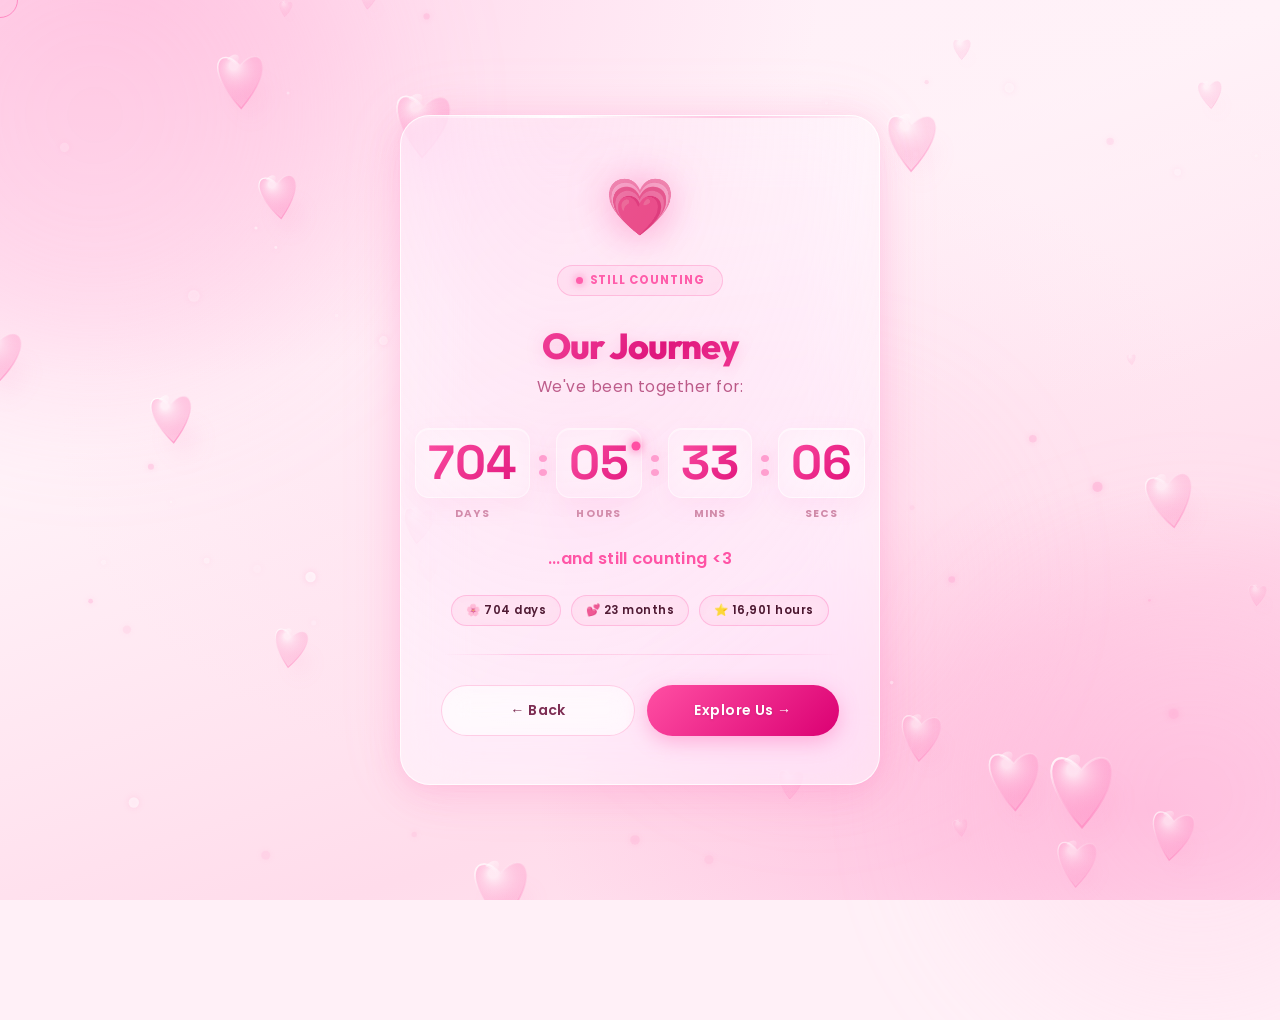
==== commit 717fe05b: "Updated antigravity old code" ====
--- a/countdown.html
+++ b/countdown.html
@@ -1,5 +1,6 @@
 <!DOCTYPE html>
 <html lang="en">
+
 <head>
   <meta charset="UTF-8">
   <meta name="viewport" content="width=device-width, initial-scale=1.0">
@@ -7,24 +8,45 @@
   <meta name="description" content="Counting every beautiful moment we've shared together.">
   <link rel="stylesheet" href="style.css">
   <link rel="preconnect" href="https://fonts.googleapis.com">
-  <link href="https://fonts.googleapis.com/css2?family=Poppins:wght@300;400;500;600;700;800&family=Space+Grotesk:wght@400;500;600;700&display=swap" rel="stylesheet">
+  <link
+    href="https://fonts.googleapis.com/css2?family=Poppins:wght@300;400;500;600;700;800&family=Space+Grotesk:wght@400;500;600;700&display=swap"
+    rel="stylesheet">
   <style>
     /* Extra countdown-specific enhancements */
-    .countdown-container { text-align: center; }
+    .countdown-container {
+      text-align: center;
+    }
 
     .love-icon {
       font-size: 3.5rem;
       margin-bottom: 4px;
       display: block;
       animation: heartbeat 1.6s ease-in-out infinite;
-      filter: drop-shadow(0 0 20px rgba(255,79,163,0.7));
+      filter: drop-shadow(0 0 20px rgba(255, 79, 163, 0.7));
     }
+
     @keyframes heartbeat {
-      0%, 100% { transform: scale(1); }
-      14%  { transform: scale(1.18); }
-      28%  { transform: scale(1); }
-      42%  { transform: scale(1.12); }
-      56%  { transform: scale(1); }
+
+      0%,
+      100% {
+        transform: scale(1);
+      }
+
+      14% {
+        transform: scale(1.18);
+      }
+
+      28% {
+        transform: scale(1);
+      }
+
+      42% {
+        transform: scale(1.12);
+      }
+
+      56% {
+        transform: scale(1);
+      }
     }
 
     .milestone-row {
@@ -34,9 +56,10 @@
       margin: 24px 0 0;
       flex-wrap: wrap;
     }
+
     .milestone-pill {
-      background: rgba(255,79,163,0.1);
-      border: 1px solid rgba(255,79,163,0.25);
+      background: rgba(255, 79, 163, 0.1);
+      border: 1px solid rgba(255, 79, 163, 0.25);
       border-radius: 100px;
       padding: 6px 14px;
       font-size: 0.72rem;
@@ -45,14 +68,16 @@
       letter-spacing: 0.04em;
       transition: all 0.3s ease;
     }
+
     .milestone-pill:hover {
-      background: rgba(255,79,163,0.2);
-      border-color: rgba(255,79,163,0.5);
+      background: rgba(255, 79, 163, 0.2);
+      border-color: rgba(255, 79, 163, 0.5);
       transform: translateY(-2px);
-      box-shadow: 0 4px 12px rgba(255,79,163,0.2);
+      box-shadow: 0 4px 12px rgba(255, 79, 163, 0.2);
     }
   </style>
 </head>
+
 <body>
 
   <!-- Blobs -->
@@ -127,7 +152,7 @@
   <script src="script.js"></script>
   <script>
     // ── Custom cursor ──────────────────────────────
-    const dot  = document.getElementById('cursorDot');
+    const dot = document.getElementById('cursorDot');
     const ring = document.getElementById('cursorRing');
     let mx = 0, my = 0, rx = 0, ry = 0;
     document.addEventListener('mousemove', e => {
@@ -146,14 +171,15 @@
       const now = new Date();
       const diff = now - startDate;
       if (diff < 0) return;
-      const totalDays  = Math.floor(diff / 86400000);
+      const totalDays = Math.floor(diff / 86400000);
       const totalHours = Math.floor(diff / 3600000);
-      const months     = Math.floor(totalDays / 30.44);
-      document.getElementById('pill-days').textContent   = `🌸 ${totalDays} days`;
+      const months = Math.floor(totalDays / 30.44);
+      document.getElementById('pill-days').textContent = `🌸 ${totalDays} days`;
       document.getElementById('pill-months').textContent = `💕 ${months} months`;
-      document.getElementById('pill-hours').textContent  = `⭐ ${totalHours.toLocaleString()} hours`;
+      document.getElementById('pill-hours').textContent = `⭐ ${totalHours.toLocaleString()} hours`;
     }
     updatePills();
   </script>
 </body>
+
 </html>
